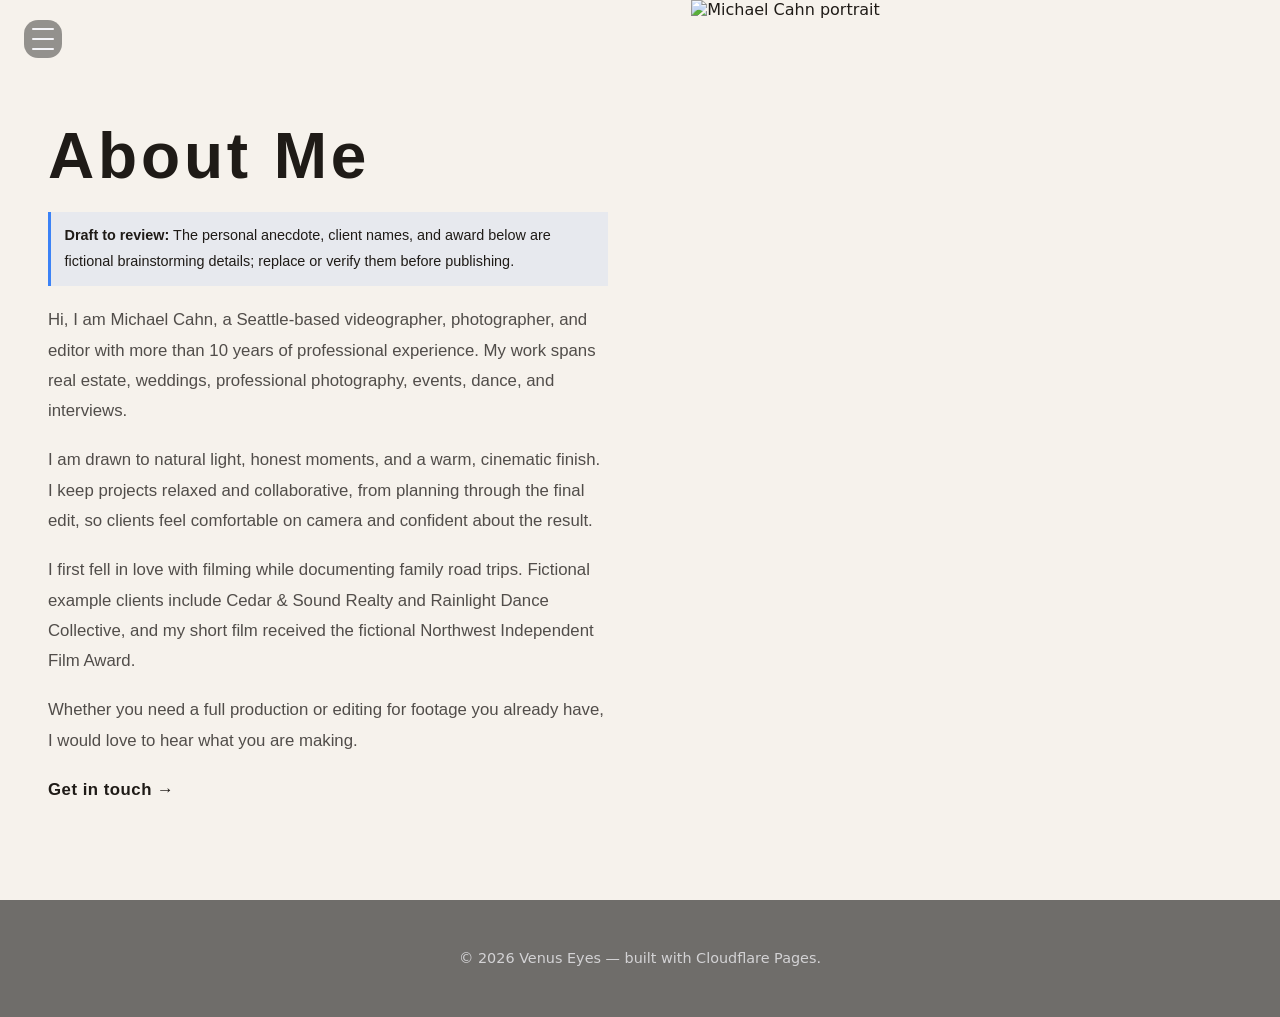
==== about.html @ 1bc4fb45 "mc" ====
<!DOCTYPE html>
<html lang="en">
<head>
  <meta charset="UTF-8" />
  <meta name="viewport" content="width=device-width, initial-scale=1.0" />
  <title>About Me — Venus Eyes</title>
  <link rel="stylesheet" href="styles.css" />
</head>
<body>
  <header class="site-header">
    <div class="header-inner">
      <button class="menu-btn" aria-label="Open menu" type="button">
        <span></span><span></span><span></span>
      </button>
      <nav class="menu" aria-label="Main navigation">
        <ul>
          <li><a href="index.html#home">Home</a></li>
          <li><a href="about.html">About Me</a></li>
          <li><a href="artwork.html">Gallery</a></li>
          <li><a href="services.html">Services</a></li>
          <li><a href="contact.html">Contact</a></li>
        </ul>
      </nav>
    </div>
  </header>

  <main class="content-page">
    <section class="about-page-layout">
      <div class="about-page-text">
        <h1>About Me</h1>
        <p class="about-draft-note"><strong>Draft to review:</strong> The personal anecdote, client names, and award below are fictional brainstorming details; replace or verify them before publishing.</p>
        <p>Hi, I am Michael Cahn, a Seattle-based videographer, photographer, and editor with more than 10 years of professional experience. My work spans real estate, weddings, professional photography, events, dance, and interviews.</p>
        <p>I am drawn to natural light, honest moments, and a warm, cinematic finish. I keep projects relaxed and collaborative, from planning through the final edit, so clients feel comfortable on camera and confident about the result.</p>
        <p>I first fell in love with filming while documenting family road trips. Fictional example clients include Cedar &amp; Sound Realty and Rainlight Dance Collective, and my short film received the fictional Northwest Independent Film Award.</p>
        <p>Whether you need a full production or editing for footage you already have, I would love to hear what you are making.</p>
        <p><a href="contact.html">Get in touch →</a></p>
      </div>
      <div class="about-page-photo">
        <img src="https://pub-b90a8e956c8f4cb28ee9d0205af29830.r2.dev/Michael_portrait_2.jpg" alt="Michael Cahn portrait" />
      </div>
    </section>
  </main>

  <footer class="site-footer">
    <p>© <span id="year"></span> Venus Eyes — built with Cloudflare Pages.</p>
  </footer>

  <script>
    document.getElementById('year').textContent = new Date().getFullYear();

    // Fade profile photo in from the right when it enters the viewport
    const photoEl = document.querySelector('.about-page-photo');
    if (photoEl) {
      const obs = new IntersectionObserver(
        ([entry]) => { if (entry.isIntersecting) { photoEl.classList.add('is-visible'); obs.disconnect(); } },
        { threshold: 0.15 }
      );
      obs.observe(photoEl);
    }
  </script>
</body>
</html>
---- styles.css ----
/* Layout and theme */
/* Custom font */
@font-face {
  font-family: 'French';
  src: url('fonts/French/French.ttf') format('truetype');
}

@font-face {
  font-family: 'FrenchAlt';
  src: url('fonts/French/French Alternative.ttf') format('truetype');
}

@font-face {
  font-family: 'Indonesian';
  src: url('fonts/Indonesian.ttf') format('truetype');
}

:root {
  --bg: #05060a;
  --page-bg: #f6f2ec;
  --page-panel: rgba(255, 255, 255, 0.5);
  --page-text: #1f1b17;
  --page-muted: rgba(35, 31, 28, 0.78);
  --text: #f4f4f8;
  --muted: rgba(244, 244, 248, 0.75);
  --dark-text: #2f2b29;
  --accent: #3b82f6;
  --overlay: rgba(0, 0, 0, 0.55);
  --overlay-strong: rgba(0, 0, 0, 0.72);
  --radius: 18px;
  --shadow: 0 18px 55px rgba(0, 0, 0, 0.55);
  --nav-width: 240px;
  --banner-height: 100vh;
  --font-sans: system-ui, -apple-system, BlinkMacSystemFont, "Segoe UI", sans-serif;
  --font-display: 'French', cursive;
}

* {
  box-sizing: border-box;
}

html,
body {
  height: 100%;
  scroll-behavior: smooth;
}

body {
  margin: 0;
  font-family: var(--font-sans);
  color: var(--text);
  background: var(--page-bg);
  overflow-x: hidden;
}

a {
  color: inherit;
  text-decoration: none;
}

a:focus,
a:hover {
  text-decoration: underline;
}

.site-header {
  position: fixed;
  top: 0;
  left: 0;
  width: 100%;
  padding: 1.25rem 1.5rem;
  display: flex;
  align-items: center;
  justify-content: flex-start;
  z-index: 30;
  pointer-events: auto;
}

.header-inner {
  display: flex;
  align-items: center;
  gap: 1.25rem;
}

.menu-btn {
  width: 2.4rem;
  height: 2.4rem;
  border: none;
  background: rgba(0, 0, 0, 0.4);
  border-radius: 14px;
  display: grid;
  place-items: center;
  padding: 0.4rem;
  cursor: pointer;
  transition: background 180ms ease;
}

.menu-btn:hover {
  background: rgba(0, 0, 0, 0.65);
}

.menu-btn span {
  content: "";
  display: block;
  width: 1.4rem;
  height: 2px;
  background: var(--text);
  border-radius: 999px;
  position: relative;
}

.menu-btn span + span {
  margin-top: 5px;
}

.menu {
  position: fixed;
  top: 0;
  left: 0;
  height: 100%;
  width: var(--nav-width);
  padding: 5.5rem 1.25rem 2.5rem;
  background: linear-gradient(135deg, rgba(4, 9, 21, 0.96), rgba(0, 0, 0, 0.8));
  box-shadow: 4px 0 32px rgba(0, 0, 0, 0.4);
  opacity: 0;
  transform: translateX(-14px);
  transition: opacity 280ms ease, transform 280ms ease;
  pointer-events: none;
  z-index: 28;
}

.site-header:hover .menu,
.menu:hover {
  opacity: 1;
  transform: translateX(0);
  pointer-events: auto;
}

.menu ul {
  padding: 0;
  margin: 0;
  list-style: none;
  display: grid;
  gap: 0.85rem;
}

.menu a {
  display: block;
  padding: 0.75rem 1rem;
  border-radius: 12px;
  color: var(--text);
  font-family: "Heiti TC", "PingFang TC", "Microsoft JhengHei", "Noto Sans TC", sans-serif;
  font-weight: 600;
  letter-spacing: 0.01em;
  transition: transform 180ms ease, background 180ms ease;
}

.menu a:hover {
  background: rgba(255, 255, 255, 0.08);
  transform: translateX(3px);
}

.has-submenu .submenu {
  max-height: 0;
  overflow: hidden;
  transition: max-height 260ms ease, opacity 260ms ease;
  opacity: 0;
  margin-top: 0.5rem;
  padding-left: 0.5rem;
  border-left: 1px solid rgba(255, 255, 255, 0.18);
}

.has-submenu:hover .submenu {
  max-height: 240px;
  opacity: 1;
}

.submenu li a {
  font-size: 0.95rem;
  padding: 0.5rem 0.75rem;
  background: rgba(255, 255, 255, 0.04);
}

.site-main {
  scroll-snap-type: y mandatory;
  overflow-y: auto;
  height: 100vh;
}

.banner {
  position: relative;
  min-height: var(--banner-height);
  scroll-snap-align: start;
  display: grid;
  place-items: center;
  overflow: hidden;
  opacity: 0;
  transform: translateY(16px);
  transition: opacity 0.85s ease, transform 0.85s ease;
}

.banner__bg {
  position: absolute;
  inset: 0;
  background-size: cover;
  background-position: center;
  background-repeat: no-repeat;
  transform: scale(1);
  transition: transform 450ms ease;
}

.banner__media {
  width: 100%;
  height: 100%;
  object-fit: cover;
  display: block;
}

.banner__overlay {
  position: relative;
  z-index: 2;
  width: min(92vw, 1100px);
  text-align: center;
  padding: 0 1.5rem;
  display: grid;
  gap: 1rem;
}

.banner__overlay h1,
.banner__overlay h2 {
  margin: 0;
  font-family: var(--font-display);
  letter-spacing: 0.08em;
  text-transform: none;
  text-shadow: 0 18px 45px rgba(0, 0, 0, 0.55);
}

.banner__overlay h1 {
  font-size: clamp(3.4rem, 7vw, 6.2rem);
  color: rgba(255, 255, 255, 0.95);
  text-shadow: 0 10px 32px rgba(0, 0, 0, 0.35);
}

.sr-only {
  position: absolute;
  width: 1px;
  height: 1px;
  padding: 0;
  margin: -1px;
  overflow: hidden;
  clip: rect(0, 0, 0, 0);
  white-space: nowrap;
  border: 0;
}

.carousel-overlay {
  position: absolute;
  inset: 0;
  z-index: 10;
  display: flex;
  align-items: center;
  justify-content: center;
  pointer-events: none;
}

.brand-wordmark {
  width: min(144vw, 2200px);
  max-width: 100%;
  height: auto;
  display: block;
  opacity: 0.96;
  filter: drop-shadow(0 0 12px rgba(255, 255, 255, 0.22));
  transform: translateY(-20px);
}

.banner__overlay h2 {
  font-size: clamp(2.2rem, 5vw, 3.4rem);
  color: rgba(255, 255, 255, 0.92);
}

.content-panel h1 {
  font-family: var(--font-display);
  text-transform: none;
}

.site-title .alt-letter {
  font-family: 'FrenchAlt', cursive;
}

.banner__overlay h2.indonesian-title,
.artwork-card .indonesian-title {
  font-family: 'Indonesian', cursive;
  text-transform: none;
}

.banner__overlay p {
  margin: 0;
  font-size: 1.05rem;
  color: var(--muted);
  max-width: 720px;
}

.banner__link {
  position: absolute;
  inset: 0;
  z-index: 1;
}

.banner:hover .banner__bg {
  transform: scale(1.035);
}

.banner.is-visible {
  opacity: 1;
  transform: translateY(0);
}

.artwork-grid {
  display: grid;
  grid-template-columns: repeat(3, 1fr);
  grid-template-rows: repeat(3, minmax(0, 1fr));
  height: min(58vh, 42rem);
  gap: 0.6rem;
  margin-top: 0.5rem;
}

.artwork-card {
  display: grid;
  place-items: center;
  background-color: #fff;
  box-shadow: var(--shadow);
  min-height: 0;
  position: relative;
  transition: transform 280ms ease, box-shadow 280ms ease;
  overflow: hidden;
  border-radius: 0.5rem;
}

.artwork-card span {
  font-family: 'Indonesian', cursive;
  font-weight: 400;
  font-size: clamp(0.75rem, 2.2vw, 2rem);
  letter-spacing: 0;
  color: #171717;
  text-align: center;
  padding: 0.35rem;
  z-index: 1;
}

.artwork-card:hover {
  transform: scale(1.035);
  box-shadow: 0 20px 65px rgba(0, 0, 0, 0.55);
  z-index: 2;
}

.artwork-card:focus-visible {
  outline: 3px solid var(--accent);
  outline-offset: 3px;
  transform: scale(1.035);
  z-index: 2;
}

.content-page.gallery-page {
  display: block;
}

.gallery-page h1 {
  width: min(92vw, 1200px);
  margin: 0 auto 1.25rem;
  font-family: var(--font-display);
  font-size: clamp(2.8rem, 5vw, 4.2rem);
  color: var(--text);
}

.gallery-grid {
  display: grid;
  grid-template-columns: repeat(3, minmax(0, 1fr));
  gap: 1rem;
  width: min(92vw, 1200px);
  margin: 0 auto;
}

.gallery-grid .artwork-card {
  aspect-ratio: 4 / 3;
}

/* ====== ABOUT SECTION — split layout (index.html scroll section) ====== */
.banner--about {
  background: var(--page-bg);
}

.banner--about .banner__overlay.about-split {
  display: flex;
  align-items: stretch;
  justify-content: space-between;
  gap: 0;
  width: 100%;
  max-width: none;
  height: 100vh;
  min-height: 100vh;
  text-align: left;
  padding: 0;
  background: var(--page-bg);
}

.about-text {
  flex: 1 1 48%;
  display: grid;
  align-content: center;
  gap: 1.1rem;
  padding: 4rem 2.75rem 4rem 4.5rem;
  color: var(--dark-text);
  height: 100%;
}

.about-text h2 {
  margin: 0;
  font-family: "Heiti TC", "PingFang TC", "Microsoft JhengHei", "Noto Sans TC", sans-serif;
  font-size: clamp(3rem, 5vw, 5rem);
  line-height: 1.05;
  color: rgba(31, 27, 23, 0.95);
  text-shadow: none;
}

.about-text p {
  margin: 0;
  font-size: clamp(1.1rem, 1.5vw, 1.5rem);
  color: rgba(31, 27, 23, 0.84);
  line-height: 1.8;
  max-width: 560px;
  font-family: "Heiti TC", "PingFang TC", "Microsoft JhengHei", "Noto Sans TC", sans-serif;
}

.about-text .about-cta a {
  display: inline-block;
  margin-top: 0.5rem;
  color: var(--page-text);
  font-size: 1.1rem;
  font-weight: 700;
  letter-spacing: 0.03em;
  transition: opacity 200ms ease;
}

.about-cta a:hover {
  opacity: 0.7;
  text-decoration: none;
}

/* Profile photo — fills right side flush to top and bottom */
.about-photo-wrap {
  flex: 0 0 46vw;
  max-width: 46vw;
  width: 46vw;
  min-width: 0;
  height: 100vh;
  margin: 0;
  align-self: stretch;
  overflow: hidden;
  border-radius: 0;
  opacity: 0;
  transform: translateX(70px);
  transition: opacity 0.9s ease 0.25s, transform 0.9s cubic-bezier(0.25, 0.46, 0.45, 0.94) 0.25s;
  flex-shrink: 0;
}

.banner.is-visible .about-photo-wrap {
  opacity: 1;
  transform: translateX(0);
}

.about-photo {
  width: 100%;
  height: 100%;
  object-fit: cover;
  object-position: center center;
  display: block;
}

/* ====== ABOUT PAGE — standalone about.html ====== */
.content-page {
  min-height: 100vh;
  padding: 0;
  display: flex;
  align-items: stretch;
  justify-content: center;
  background: var(--page-bg);
  color: var(--page-text);
  overflow: hidden;
}

.content-panel {
  width: min(92vw, 920px);
  padding: 2rem 2.5rem;
  border-radius: var(--radius);
  background: var(--page-panel);
  border: 1px solid rgba(31, 27, 23, 0.08);
  box-shadow: 0 18px 45px rgba(25, 21, 17, 0.08);
  color: var(--page-text);
}

.content-panel h1,
.about-page-text h1,
.content-panel p,
.content-panel li,
.about-page-text p,
.about-page-text .about-draft-note,
.about-page-text a {
  font-family: "Heiti TC", "PingFang TC", "Microsoft JhengHei", "Noto Sans TC", sans-serif;
}

.content-panel h1,
.about-page-text h1 {
  color: var(--page-text);
}

.content-panel p,
.content-panel li,
.about-page-text p,
.about-page-text .about-draft-note {
  color: var(--page-muted);
}

.about-page-layout {
  display: flex;
  align-items: stretch;
  gap: 0;
  width: 100%;
  height: 100vh;
  min-height: 100vh;
}

.about-page-text {
  flex: 1 1 48%;
  display: grid;
  gap: 1.2rem;
  padding: 3.5rem 3rem 2rem 3rem;
  box-sizing: border-box;
  align-content: center;
}

.about-page-text h1 {
  margin: 0;
  font-family: "Heiti TC", "PingFang TC", "Microsoft JhengHei", "Noto Sans TC", sans-serif;
  font-size: clamp(2.8rem, 5vw, 4.2rem);
  letter-spacing: 0.06em;
}

.about-page-text p {
  margin: 0;
  font-size: 1.05rem;
  color: var(--page-muted);
  line-height: 1.8;
  max-width: 560px;
}

.about-page-text .about-draft-note {
  padding: 0.7rem 0.85rem;
  border-left: 3px solid var(--accent);
  background: rgba(59, 130, 246, 0.08);
  color: var(--page-text);
  font-size: 0.9rem;
}

.about-page-text a {
  color: var(--page-text);
  font-weight: 600;
  letter-spacing: 0.03em;
  transition: opacity 200ms ease;
}

.about-page-text a:hover {
  opacity: 0.7;
  text-decoration: none;
}

/* Portrait flush to the right edge with no top/right/bottom margins */
.about-page-photo {
  flex: 0 0 46vw;
  max-width: 46vw;
  min-width: 0;
  height: 100vh;
  margin: 0;
  border-radius: 0;
  overflow: hidden;
  opacity: 0;
  transform: translateX(70px);
  box-shadow: none;
  transition: opacity 0.9s ease 0.2s, transform 0.9s cubic-bezier(0.25, 0.46, 0.45, 0.94) 0.2s;
  flex-shrink: 0;
}

.about-page-photo.is-visible {
  opacity: 1;
  transform: translateX(0);
}

.about-page-photo img {
  width: 100%;
  height: 100%;
  object-fit: cover;
  object-position: center center;
  display: block;
}

.site-footer {
  background: rgba(255, 255, 255, 0.12);
  color: var(--page-text);
}

@media (max-width: 680px) {
  .banner--about .banner__overlay.about-split {
    flex-direction: column;
    padding: 5rem 1.5rem;
  }

  .about-photo-wrap {
    width: 60vw;
    align-self: center;
    min-height: 240px;
  }

  .about-page-layout {
    flex-direction: column;
  }

  .about-page-photo {
    width: 60vw;
    align-self: center;
  }
}

/* ====== VIDEO CAROUSEL ====== */
.carousel-hero {
  position: relative;
  min-height: var(--banner-height);
  scroll-snap-align: start;
  display: grid;
  place-items: center;
  overflow: hidden;
}

.carousel-container {
  position: absolute;
  inset: 0;
  width: 100%;
  height: 100%;
}

.carousel-track {
  position: relative;
  width: 100%;
  height: 100%;
}

.carousel-item {
  position: absolute;
  inset: 0;
  width: 100%;
  height: 100%;
  opacity: 0;
  transform: translateX(100%);
  transition: opacity 800ms ease-out, transform 800ms cubic-bezier(0.25, 0.46, 0.45, 0.94);
  pointer-events: none;
}

.carousel-item--active {
  opacity: 1;
  transform: translateX(0);
  pointer-events: auto;
  z-index: 1;
}

.carousel-media {
  width: 100%;
  height: 100%;
  object-fit: cover;
  display: block;
}

/* Video carousel indicators (dots) */
.carousel-indicators {
  position: absolute;
  bottom: 2rem;
  left: 50%;
  transform: translateX(-50%);
  display: flex;
  gap: 0.8rem;
  z-index: 10;
  pointer-events: auto;
}

.carousel-indicator {
  width: 12px;
  height: 12px;
  border-radius: 50%;
  border: 2px solid rgba(255, 255, 255, 0.5);
  background: transparent;
  cursor: pointer;
  transition: all 300ms ease;
  padding: 0;
}

.carousel-indicator:hover {
  background: rgba(255, 255, 255, 0.7);
}

.carousel-indicator--active {
  background: rgba(255, 255, 255, 0.95);
  border-color: rgba(255, 255, 255, 0.95);
}

/* Carousel overlay content */
.carousel-overlay {
  position: relative;
  z-index: 5;
  width: min(92vw, 1100px);
  text-align: center;
  padding: 0 1.5rem;
  display: flex;
  align-items: center;
  justify-content: center;
  gap: 0;
  pointer-events: none;
}

.carousel-overlay .site-title {
  margin: 0;
  font-family: 'FrenchAlt', 'French', cursive;
  letter-spacing: 0.01em;
  text-transform: none;
  font-size: clamp(2.4rem, 13vw, 11rem);
  white-space: nowrap;
  flex: 0 0 max-content;
  color: rgba(255, 255, 255, 0.96);
  text-shadow: none;
  line-height: 0.82;
  filter: none;
  -webkit-text-stroke: 0.35px rgba(255, 255, 255, 0.18);
}

.site-footer {
  padding: 2.25rem 1.5rem;
  text-align: center;
  color: var(--muted);
  font-size: 0.9rem;
  background: rgba(0, 0, 0, 0.55);
}

@media (prefers-reduced-motion: reduce) {
  * {
    scroll-behavior: auto;
    transition: none !important;
  }
}

@media (max-width: 680px) {
  .gallery-page {
    padding-top: 6rem;
  }

  .gallery-grid {
    gap: 0.5rem;
  }

  .artwork-card span {
    font-size: clamp(0.65rem, 3vw, 1rem);
  }
}
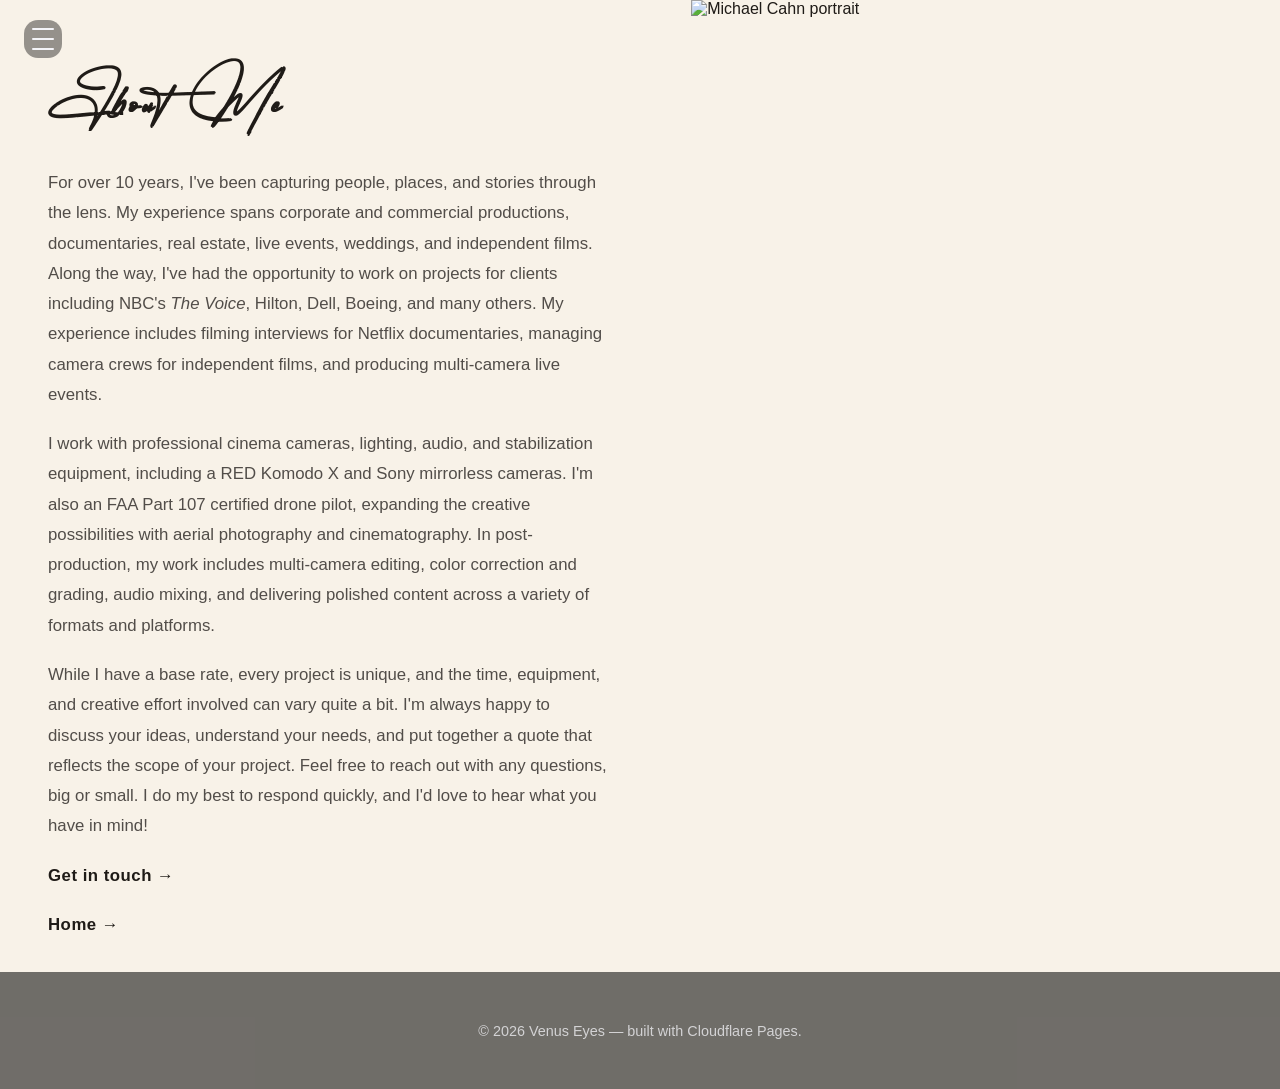
==== commit 40596e4f: "Major change on page structure" ====
--- a/about.html
+++ b/about.html
@@ -16,9 +16,8 @@
         <ul>
           <li><a href="index.html#home">Home</a></li>
           <li><a href="about.html">About Me</a></li>
-          <li><a href="artwork.html">Gallery</a></li>
-          <li><a href="services.html">Services</a></li>
-          <li><a href="contact.html">Contact</a></li>
+          <li><a href="portfolio.html">Portfolio</a></li>
+          <li><a href="index.html#services-contact">Services &amp; Contact</a></li>
         </ul>
       </nav>
     </div>
@@ -28,12 +27,11 @@
     <section class="about-page-layout">
       <div class="about-page-text">
         <h1>About Me</h1>
-        <p class="about-draft-note"><strong>Draft to review:</strong> The personal anecdote, client names, and award below are fictional brainstorming details; replace or verify them before publishing.</p>
-        <p>Hi, I am Michael Cahn, a Seattle-based videographer, photographer, and editor with more than 10 years of professional experience. My work spans real estate, weddings, professional photography, events, dance, and interviews.</p>
-        <p>I am drawn to natural light, honest moments, and a warm, cinematic finish. I keep projects relaxed and collaborative, from planning through the final edit, so clients feel comfortable on camera and confident about the result.</p>
-        <p>I first fell in love with filming while documenting family road trips. Fictional example clients include Cedar &amp; Sound Realty and Rainlight Dance Collective, and my short film received the fictional Northwest Independent Film Award.</p>
-        <p>Whether you need a full production or editing for footage you already have, I would love to hear what you are making.</p>
-        <p><a href="contact.html">Get in touch →</a></p>
+        <p>For over 10 years, I've been capturing people, places, and stories through the lens. My experience spans corporate and commercial productions, documentaries, real estate, live events, weddings, and independent films. Along the way, I've had the opportunity to work on projects for clients including NBC's <em>The Voice</em>, Hilton, Dell, Boeing, and many others. My experience includes filming interviews for Netflix documentaries, managing camera crews for independent films, and producing multi-camera live events.</p>
+        <p>I work with professional cinema cameras, lighting, audio, and stabilization equipment, including a RED Komodo X and Sony mirrorless cameras. I'm also an FAA Part 107 certified drone pilot, expanding the creative possibilities with aerial photography and cinematography. In post-production, my work includes multi-camera editing, color correction and grading, audio mixing, and delivering polished content across a variety of formats and platforms.</p>
+        <p>While I have a base rate, every project is unique, and the time, equipment, and creative effort involved can vary quite a bit. I'm always happy to discuss your ideas, understand your needs, and put together a quote that reflects the scope of your project. Feel free to reach out with any questions, big or small. I do my best to respond quickly, and I'd love to hear what you have in mind!</p>
+        <p><a href="index.html#services-contact">Get in touch →</a></p>
+        <p class="home-back-link"><a href="index.html#home">Home →</a></p>
       </div>
       <div class="about-page-photo">
         <img src="https://pub-b90a8e956c8f4cb28ee9d0205af29830.r2.dev/Michael_portrait_2.jpg" alt="Michael Cahn portrait" />
--- a/styles.css
+++ b/styles.css
@@ -17,7 +17,7 @@
 
 :root {
   --bg: #05060a;
-  --page-bg: #f6f2ec;
+  --page-bg: #f8f2e8;
   --page-panel: rgba(255, 255, 255, 0.5);
   --page-text: #1f1b17;
   --page-muted: rgba(35, 31, 28, 0.78);
@@ -31,7 +31,7 @@
   --shadow: 0 18px 55px rgba(0, 0, 0, 0.55);
   --nav-width: 240px;
   --banner-height: 100vh;
-  --font-sans: system-ui, -apple-system, BlinkMacSystemFont, "Segoe UI", sans-serif;
+  --font-sans: "Heiti TC", "PingFang TC", "Microsoft JhengHei", "Noto Sans TC", sans-serif;
   --font-display: 'French', cursive;
 }
 
@@ -264,13 +264,13 @@
 }
 
 .brand-wordmark {
-  width: min(144vw, 2200px);
+  width: min(216vw, 3300px);
   max-width: 100%;
   height: auto;
   display: block;
   opacity: 0.96;
   filter: drop-shadow(0 0 12px rgba(255, 255, 255, 0.22));
-  transform: translateY(-20px);
+  transform: translate(-28px, -20px);
 }
 
 .banner__overlay h2 {
@@ -278,19 +278,88 @@
   color: rgba(255, 255, 255, 0.92);
 }
 
+.banner--equipment {
+  background: #c3b5a8;
+}
+
+.banner--equipment .banner__overlay {
+  width: min(92vw, 1100px);
+  display: grid;
+  grid-template-columns: minmax(0, 1.15fr) minmax(0, 1fr);
+  align-items: center;
+  text-align: left;
+  gap: 2rem;
+}
+
+.equipment-copy {
+  display: grid;
+  gap: 1rem;
+}
+
+.equipment-copy h2 {
+  color: rgba(255, 255, 255, 0.96);
+  font-size: clamp(2.6rem, 5.9vw, 4.4rem);
+}
+
+.equipment-copy p {
+  margin: 0;
+  max-width: 34rem;
+  font-size: clamp(1rem, 1.4vw, 1.2rem);
+  line-height: 1.8;
+  color: rgba(255, 255, 255, 0.82);
+}
+
+.equipment-list {
+  list-style: none;
+  padding: 0;
+  margin: 0;
+  display: grid;
+  gap: 0.8rem;
+  justify-items: start;
+}
+
+.equipment-list li {
+  position: relative;
+  padding-left: 1.2rem;
+  color: rgba(255, 255, 255, 0.9);
+  font-size: clamp(0.95rem, 1.2vw, 1.15rem);
+  line-height: 1.6;
+}
+
+.equipment-list li::before {
+  content: "•";
+  position: absolute;
+  left: 0;
+  top: 0;
+  color: rgba(255, 255, 255, 0.9);
+}
+
 .content-panel h1 {
   font-family: var(--font-display);
   text-transform: none;
 }
 
+@media (max-width: 760px) {
+  .banner--equipment .banner__overlay {
+    grid-template-columns: 1fr;
+    gap: 1.2rem;
+  }
+
+  .equipment-copy,
+  .equipment-list {
+    justify-items: start;
+  }
+}
+
 .site-title .alt-letter {
   font-family: 'FrenchAlt', cursive;
 }
 
 .banner__overlay h2.indonesian-title,
 .artwork-card .indonesian-title {
-  font-family: 'Indonesian', cursive;
+  font-family: 'French', cursive;
   text-transform: none;
+  letter-spacing: 0.04em;
 }
 
 .banner__overlay p {
@@ -298,6 +367,213 @@
   font-size: 1.05rem;
   color: var(--muted);
   max-width: 720px;
+}
+
+.banner--portfolio {
+  background: var(--page-bg);
+}
+
+.portfolio-overlay {
+  width: min(94vw, 1380px);
+  max-width: none;
+  padding: 4rem 1.5rem 2rem;
+  display: grid;
+  gap: 1.5rem;
+  text-align: left;
+}
+
+.portfolio-header-row {
+  display: flex;
+  align-items: end;
+  justify-content: space-between;
+  gap: 1rem;
+}
+
+.portfolio-header-row h2 {
+  margin: 0;
+  color: rgba(31, 27, 23, 0.95);
+  font-size: clamp(2.8rem, 5vw, 4.5rem);
+}
+
+.portfolio-link {
+  font-family: "Heiti TC", "PingFang TC", "Microsoft JhengHei", "Noto Sans TC", sans-serif;
+  color: rgba(31, 27, 23, 0.85);
+  font-weight: 700;
+  letter-spacing: 0.03em;
+  text-decoration: none;
+}
+
+.portfolio-link:hover {
+  text-decoration: none;
+  opacity: 0.8;
+}
+
+.portfolio-video-grid {
+  display: grid;
+  grid-template-columns: repeat(4, minmax(160px, 1fr));
+  gap: 0.8rem;
+}
+
+.portfolio-video-card {
+  position: relative;
+  min-height: 200px;
+  display: flex;
+  align-items: end;
+  padding: 1rem;
+  border-radius: 0.75rem;
+  overflow: hidden;
+  background-size: cover;
+  background-position: center;
+  box-shadow: 0 18px 35px rgba(17, 16, 15, 0.12);
+}
+
+.portfolio-video-card::before {
+  content: "";
+  position: absolute;
+  inset: 0;
+  background: linear-gradient(180deg, rgba(10, 10, 10, 0.12), rgba(10, 10, 10, 0.62));
+}
+
+.portfolio-video-card span {
+  position: relative;
+  z-index: 1;
+  font-family: "Heiti TC", "PingFang TC", "Microsoft JhengHei", "Noto Sans TC", sans-serif;
+  font-size: 0.95rem;
+  font-weight: 700;
+  letter-spacing: 0.04em;
+  text-transform: uppercase;
+  color: rgba(255, 255, 255, 0.96);
+}
+
+.portfolio-video-card--one { background-image: linear-gradient(135deg, #7a685a, #302d2b); }
+.portfolio-video-card--two { background-image: linear-gradient(135deg, #6d767f, #273239); }
+.portfolio-video-card--three { background-image: linear-gradient(135deg, #8a6c5d, #453d39); }
+.portfolio-video-card--four { background-image: linear-gradient(135deg, #5c6d6a, #2e393b); }
+.portfolio-video-card--five { background-image: linear-gradient(135deg, #837564, #463d37); }
+.portfolio-video-card--six { background-image: linear-gradient(135deg, #586f7d, #2d3a45); }
+.portfolio-video-card--seven { background-image: linear-gradient(135deg, #8f7a68, #474139); }
+.portfolio-video-card--eight { background-image: linear-gradient(135deg, #74686d, #3a2d34); }
+.portfolio-video-card--nine { background-image: linear-gradient(135deg, #4f5f75, #28313f); }
+.portfolio-video-card--ten { background-image: linear-gradient(135deg, #7a675d, #332c2b); }
+.portfolio-video-card--eleven { background-image: linear-gradient(135deg, #5f6875, #2c3138); }
+.portfolio-video-card--twelve { background-image: linear-gradient(135deg, #867767, #463f3a); }
+
+.banner--services-contact {
+  background: #c8b8a4;
+}
+
+.services-contact-overlay {
+  width: min(94vw, 1200px);
+  max-width: none;
+  padding: 3.5rem 1.5rem;
+  display: grid;
+  gap: 1.5rem;
+  text-align: left;
+}
+
+.services-contact-header h2 {
+  margin: 0;
+  color: rgba(255, 255, 255, 0.96);
+  font-size: clamp(2.6rem, 5vw, 4.2rem);
+}
+
+.services-contact-grid {
+  display: grid;
+  grid-template-columns: repeat(3, minmax(0, 1fr));
+  gap: 1.2rem;
+}
+
+.services-contact-panel {
+  padding: 1.4rem 1.2rem;
+  border: 1px solid rgba(255, 255, 255, 0.18);
+  border-radius: 0.8rem;
+  background: rgba(34, 29, 25, 0.14);
+}
+
+.services-contact-panel h3 {
+  margin: 0 0 0.9rem;
+  font-family: "Heiti TC", "PingFang TC", "Microsoft JhengHei", "Noto Sans TC", sans-serif;
+  font-size: 1.1rem;
+  color: rgba(255, 255, 255, 0.96);
+  text-transform: uppercase;
+  letter-spacing: 0.08em;
+}
+
+.services-contact-panel ul {
+  list-style: none;
+  padding: 0;
+  margin: 0;
+  display: grid;
+  gap: 0.7rem;
+}
+
+.services-contact-panel li {
+  color: rgba(255, 255, 255, 0.9);
+  font-size: 0.96rem;
+  line-height: 1.6;
+}
+
+.services-contact-panel a {
+  color: rgba(255, 255, 255, 0.98);
+  font-weight: 700;
+}
+
+@media (max-width: 900px) {
+  .portfolio-video-grid {
+    grid-template-columns: repeat(2, minmax(160px, 1fr));
+  }
+
+  .services-contact-grid {
+    grid-template-columns: 1fr;
+  }
+}
+
+@media (max-width: 600px) {
+  .portfolio-header-row {
+    flex-direction: column;
+    align-items: flex-start;
+  }
+
+  .portfolio-video-grid {
+    grid-template-columns: 1fr;
+  }
+}
+
+.banner--artwork .banner__overlay {
+  width: 100vw;
+  height: 100vh;
+  max-width: none;
+  padding: 0 1.2rem 0 3.5rem;
+  display: grid;
+  grid-template-columns: minmax(16rem, 1fr) auto;
+  align-items: stretch;
+  column-gap: 1.8rem;
+}
+
+.artwork-intro {
+  display: grid;
+  align-content: center;
+  gap: 1.1rem;
+  text-align: left;
+  max-width: 30rem;
+}
+
+.artwork-intro h2 {
+  margin: 0;
+  font-family: 'French', cursive;
+  font-size: clamp(3rem, 5.5vw, 5rem);
+  color: rgba(31, 27, 23, 0.95);
+  text-shadow: none;
+  letter-spacing: 0.03em;
+}
+
+.artwork-intro p {
+  margin: 0;
+  font-family: "Heiti TC", "PingFang TC", "Microsoft JhengHei", "Noto Sans TC", sans-serif;
+  font-size: clamp(1.05rem, 1.4vw, 1.35rem);
+  line-height: 1.75;
+  color: rgba(31, 27, 23, 0.8);
+  max-width: 28rem;
 }
 
 .banner__link {
@@ -315,73 +591,297 @@
   transform: translateY(0);
 }
 
-.artwork-grid {
-  display: grid;
-  grid-template-columns: repeat(3, 1fr);
-  grid-template-rows: repeat(3, minmax(0, 1fr));
-  height: min(58vh, 42rem);
-  gap: 0.6rem;
-  margin-top: 0.5rem;
-}
-
-.artwork-card {
-  display: grid;
-  place-items: center;
-  background-color: #fff;
-  box-shadow: var(--shadow);
-  min-height: 0;
+.artwork-mosaic {
+  --mosaic-gap: 0.55rem;
+  --mosaic-cell-by-width: calc((74vw - (2 * var(--mosaic-gap))) / 3);
+  --mosaic-cell-by-height: calc((100vh - (2 * var(--mosaic-gap))) / 3);
+  --mosaic-cell: min(var(--mosaic-cell-by-width), var(--mosaic-cell-by-height));
+  display: grid;
+  grid-template-columns: repeat(3, var(--mosaic-cell));
+  grid-template-rows: repeat(3, var(--mosaic-cell));
+  gap: var(--mosaic-gap);
+  width: calc((3 * var(--mosaic-cell)) + (2 * var(--mosaic-gap)));
+  height: calc((3 * var(--mosaic-cell)) + (2 * var(--mosaic-gap)));
+  justify-self: end;
+}
+
+.artwork-mosaic-card {
   position: relative;
-  transition: transform 280ms ease, box-shadow 280ms ease;
   overflow: hidden;
-  border-radius: 0.5rem;
-}
-
-.artwork-card span {
-  font-family: 'Indonesian', cursive;
-  font-weight: 400;
-  font-size: clamp(0.75rem, 2.2vw, 2rem);
-  letter-spacing: 0;
-  color: #171717;
+  border-radius: 0.15rem;
+  box-shadow: 0 16px 35px rgba(0, 0, 0, 0.24);
+  background-size: cover;
+  background-position: center;
+  transition: transform 260ms ease, box-shadow 260ms ease;
+}
+
+.artwork-mosaic-card::before {
+  content: "";
+  position: absolute;
+  inset: 0;
+  background: linear-gradient(180deg, rgba(0, 0, 0, 0.06), rgba(0, 0, 0, 0.5));
+}
+
+.artwork-mosaic-card span {
+  position: absolute;
+  left: 50%;
+  bottom: 0.55rem;
+  transform: translateX(-50%);
+  z-index: 1;
+  font-family: "Heiti TC", "PingFang TC", "Microsoft JhengHei", "Noto Sans TC", sans-serif;
+  font-size: clamp(0.9rem, 1.25vw, 1.15rem);
+  font-weight: 700;
+  letter-spacing: 0.04em;
+  text-transform: uppercase;
+  color: rgba(255, 255, 255, 0.98);
   text-align: center;
-  padding: 0.35rem;
-  z-index: 1;
-}
-
-.artwork-card:hover {
-  transform: scale(1.035);
-  box-shadow: 0 20px 65px rgba(0, 0, 0, 0.55);
-  z-index: 2;
-}
-
-.artwork-card:focus-visible {
+  white-space: nowrap;
+  padding: 0;
+}
+
+.artwork-mosaic-placeholder {
+  border-radius: 0.15rem;
+  box-shadow: 0 16px 35px rgba(0, 0, 0, 0.2);
+  background-size: cover;
+  background-position: center;
+}
+
+.artwork-mosaic-card:hover {
+  transform: translateY(-2px);
+  box-shadow: 0 20px 45px rgba(0, 0, 0, 0.3);
+}
+
+.artwork-mosaic-card:focus-visible {
   outline: 3px solid var(--accent);
   outline-offset: 3px;
-  transform: scale(1.035);
-  z-index: 2;
+}
+
+.artwork-mosaic-card--real-estate {
+  background-image: url('https://pub-b90a8e956c8f4cb28ee9d0205af29830.r2.dev/services-bg.png');
+}
+
+.artwork-mosaic-card--interviews {
+  background-image: url('https://pub-b90a8e956c8f4cb28ee9d0205af29830.r2.dev/Michael_portrait_1.jpg');
+}
+
+.artwork-mosaic-card--weddings {
+  background-image: url('https://pub-b90a8e956c8f4cb28ee9d0205af29830.r2.dev/about-bg.png');
+}
+
+.artwork-mosaic-card--portfolio {
+  background-image: url('https://pub-b90a8e956c8f4cb28ee9d0205af29830.r2.dev/Michael_portrait_2.jpg');
+}
+
+.artwork-mosaic-card--events {
+  background-image: url('https://pub-b90a8e956c8f4cb28ee9d0205af29830.r2.dev/services-bg.png');
+}
+
+.artwork-mosaic-card--tbd-1 {
+  background-image: url('https://pub-b90a8e956c8f4cb28ee9d0205af29830.r2.dev/Michael_portrait_2.jpg');
+}
+
+.artwork-mosaic-card--tbd-2 {
+  background-image: linear-gradient(135deg, #606870, #353a42);
+}
+
+.artwork-mosaic-card--tbd-3 {
+  background-image: linear-gradient(135deg, #8d786d, #4b3f38);
+}
+
+.artwork-mosaic-card--editing {
+  background-image: linear-gradient(135deg, #4f6877, #2f3940);
+}
+
+.artwork-mosaic-placeholder--left-1 {
+  background-image: linear-gradient(135deg, #8b7b70, #5d5249);
+}
+
+.artwork-mosaic-placeholder--right-1 {
+  background-image: linear-gradient(135deg, #4e6780, #2f3f54);
+}
+
+.artwork-mosaic-placeholder--left-2 {
+  background-image: linear-gradient(135deg, #758377, #4f5f4f);
+}
+
+.artwork-mosaic-placeholder--right-2 {
+  background-image: linear-gradient(135deg, #82636d, #5d4654);
+}
+
+.artwork-mosaic-placeholder--left-3 {
+  background-image: linear-gradient(135deg, #546273, #394858);
+}
+
+.artwork-mosaic-placeholder--right-3 {
+  background-image: linear-gradient(135deg, #6c655d, #4a453f);
 }
 
 .content-page.gallery-page {
   display: block;
+  min-height: 100vh;
+  overflow: visible;
+  padding: 7rem 0 3rem;
+  background: #f7efe4;
+  scroll-snap-type: none;
+  -webkit-overflow-scrolling: touch;
+}
+
+.gallery-shell {
+  width: min(92vw, 1200px);
+  margin: 0 auto;
+  padding-bottom: 3rem;
+}
+
+.gallery-header {
+  margin-bottom: 2rem;
+  text-align: center;
+  min-height: auto;
+  display: grid;
+  place-items: center;
+  scroll-snap-align: none;
+}
+
+.gallery-eyebrow {
+  margin: 0 0 0.6rem;
+  font-size: 0.7rem;
+  letter-spacing: 0.18em;
+  text-transform: uppercase;
+  color: rgba(31, 27, 23, 0.7);
 }
 
 .gallery-page h1 {
-  width: min(92vw, 1200px);
-  margin: 0 auto 1.25rem;
-  font-family: var(--font-display);
+  margin: 0;
+  font-family: 'French', cursive;
   font-size: clamp(2.8rem, 5vw, 4.2rem);
-  color: var(--text);
-}
-
-.gallery-grid {
+  color: var(--page-text);
+  text-align: center;
+}
+
+.gallery-section {
+  min-height: auto;
+  padding: 2.5rem 0 1.5rem;
+  border-top: 1px solid rgba(31, 27, 23, 0.14);
+  display: flex;
+  flex-direction: column;
+  justify-content: center;
+  scroll-snap-align: none;
+  scroll-snap-stop: auto;
+  scroll-margin-top: 0;
+}
+
+.gallery-section__label {
+  display: flex;
+  align-items: baseline;
+  justify-content: center;
+  gap: 0.9rem;
+  margin-bottom: 1rem;
+  text-align: center;
+}
+
+.gallery-section__label span {
+  font-size: 0.8rem;
+  letter-spacing: 0.18em;
+  text-transform: uppercase;
+  color: rgba(31, 27, 23, 0.72);
+}
+
+.gallery-section__label h2 {
+  margin: 0;
+  font-family: 'French', cursive;
+  color: var(--page-text);
+  font-size: clamp(1.65rem, 2vw, 2.2rem);
+  font-weight: 400;
+}
+
+.gallery-showcase {
   display: grid;
   grid-template-columns: repeat(3, minmax(0, 1fr));
   gap: 1rem;
-  width: min(92vw, 1200px);
-  margin: 0 auto;
-}
-
-.gallery-grid .artwork-card {
-  aspect-ratio: 4 / 3;
+  align-items: stretch;
+}
+
+.gallery-card {
+  position: relative;
+  display: grid;
+  place-items: center;
+  min-height: 220px;
+  border-radius: 0.8rem;
+  overflow: hidden;
+  background: linear-gradient(135deg, rgba(21, 20, 19, 0.9), rgba(92, 89, 87, 0.82));
+  box-shadow: 0 18px 45px rgba(17, 15, 14, 0.12);
+  transition: transform 280ms ease, box-shadow 280ms ease;
+}
+
+.gallery-card::before {
+  content: "";
+  position: absolute;
+  inset: 0;
+  background: linear-gradient(180deg, rgba(255,255,255,0.08), rgba(0,0,0,0.14));
+}
+
+.gallery-card span {
+  position: relative;
+  z-index: 1;
+  font-family: 'Indonesian', cursive;
+  font-size: clamp(1rem, 2vw, 1.75rem);
+  letter-spacing: 0.03em;
+  color: rgba(255, 255, 255, 0.94);
+  text-align: center;
+  padding: 0.35rem 0.75rem;
+  text-shadow: 0 8px 24px rgba(0,0,0,0.25);
+}
+
+.gallery-card:hover {
+  transform: translateY(-4px);
+  box-shadow: 0 22px 52px rgba(17, 15, 14, 0.18);
+}
+
+.gallery-card--estate { background: linear-gradient(135deg, rgba(111, 96, 88, 0.8), rgba(36, 31, 29, 0.9)); }
+.gallery-card--estate.alt { background: linear-gradient(135deg, rgba(136, 131, 124, 0.78), rgba(66, 55, 51, 0.9)); }
+.gallery-card--estate.dark { background: linear-gradient(135deg, rgba(74, 60, 56, 0.82), rgba(22, 18, 18, 0.92)); }
+
+.gallery-card--interviews { background: linear-gradient(135deg, rgba(158, 146, 133, 0.8), rgba(34, 32, 31, 0.9)); }
+.gallery-card--interviews.alt { background: linear-gradient(135deg, rgba(119, 109, 102, 0.8), rgba(39, 37, 35, 0.9)); }
+.gallery-card--interviews.dark { background: linear-gradient(135deg, rgba(70, 64, 62, 0.8), rgba(14, 12, 13, 0.92)); }
+
+.gallery-card--weddings { background: linear-gradient(135deg, rgba(187, 156, 136, 0.78), rgba(54, 42, 38, 0.9)); }
+.gallery-card--weddings.alt { background: linear-gradient(135deg, rgba(141, 119, 110, 0.76), rgba(43, 32, 29, 0.92)); }
+.gallery-card--weddings.dark { background: linear-gradient(135deg, rgba(88, 70, 66, 0.8), rgba(25, 18, 18, 0.94)); }
+
+.gallery-card--portfolio { background: linear-gradient(135deg, rgba(176, 155, 128, 0.78), rgba(53, 45, 38, 0.9)); }
+.gallery-card--portfolio.alt { background: linear-gradient(135deg, rgba(132, 108, 91, 0.8), rgba(48, 38, 31, 0.9)); }
+.gallery-card--portfolio.dark { background: linear-gradient(135deg, rgba(87, 68, 58, 0.8), rgba(27, 22, 19, 0.94)); }
+
+.gallery-card--events { background: linear-gradient(135deg, rgba(143, 133, 111, 0.8), rgba(38, 35, 32, 0.9)); }
+.gallery-card--events.alt { background: linear-gradient(135deg, rgba(110, 99, 88, 0.78), rgba(36, 34, 31, 0.9)); }
+.gallery-card--events.dark { background: linear-gradient(135deg, rgba(64, 57, 53, 0.8), rgba(18, 17, 17, 0.94)); }
+
+.gallery-card--tbd { background: linear-gradient(135deg, rgba(160, 151, 144, 0.78), rgba(52, 48, 46, 0.9)); }
+.gallery-card--tbd.alt { background: linear-gradient(135deg, rgba(121, 111, 104, 0.8), rgba(45, 42, 39, 0.9)); }
+.gallery-card--tbd.dark { background: linear-gradient(135deg, rgba(83, 78, 76, 0.8), rgba(25, 23, 22, 0.94)); }
+
+.gallery-card--tbd2 { background: linear-gradient(135deg, rgba(197, 183, 168, 0.78), rgba(58, 49, 42, 0.9)); }
+.gallery-card--tbd2.alt { background: linear-gradient(135deg, rgba(160, 143, 127, 0.8), rgba(62, 51, 44, 0.9)); }
+.gallery-card--tbd2.dark { background: linear-gradient(135deg, rgba(87, 77, 72, 0.8), rgba(27, 23, 21, 0.94)); }
+
+.gallery-card--tbd3 { background: linear-gradient(135deg, rgba(212, 199, 186, 0.78), rgba(58, 49, 43, 0.9)); }
+.gallery-card--tbd3.alt { background: linear-gradient(135deg, rgba(170, 150, 137, 0.8), rgba(63, 49, 44, 0.9)); }
+.gallery-card--tbd3.dark { background: linear-gradient(135deg, rgba(94, 81, 77, 0.8), rgba(30, 24, 22, 0.94)); }
+
+.gallery-card--editing { background: linear-gradient(135deg, rgba(178, 168, 152, 0.8), rgba(46, 43, 40, 0.9)); }
+.gallery-card--editing.alt { background: linear-gradient(135deg, rgba(138, 130, 119, 0.8), rgba(41, 38, 35, 0.9)); }
+.gallery-card--editing.dark { background: linear-gradient(135deg, rgba(77, 70, 66, 0.8), rgba(20, 18, 17, 0.94)); }
+
+@media (max-width: 680px) {
+  .gallery-showcase {
+    grid-template-columns: 1fr;
+  }
+
+  .gallery-section__label {
+    flex-direction: column;
+    align-items: center;
+    gap: 0.3rem;
+  }
 }
 
 /* ====== ABOUT SECTION — split layout (index.html scroll section) ====== */
@@ -407,35 +907,34 @@
   flex: 1 1 48%;
   display: grid;
   align-content: center;
-  gap: 1.1rem;
-  padding: 4rem 2.75rem 4rem 4.5rem;
+  gap: 0.7rem;
+  padding: 2.8rem 2.2rem 2.8rem 3.2rem;
   color: var(--dark-text);
   height: 100%;
 }
 
-.about-text h2 {
-  margin: 0;
+.about-intro {
+  margin: 0;
+  font-size: clamp(1.2rem, 1.7vw, 1.8rem);
+  font-weight: 700;
+  color: rgba(31, 27, 23, 0.96);
   font-family: "Heiti TC", "PingFang TC", "Microsoft JhengHei", "Noto Sans TC", sans-serif;
-  font-size: clamp(3rem, 5vw, 5rem);
-  line-height: 1.05;
-  color: rgba(31, 27, 23, 0.95);
-  text-shadow: none;
 }
 
 .about-text p {
   margin: 0;
-  font-size: clamp(1.1rem, 1.5vw, 1.5rem);
+  font-size: clamp(0.82rem, 1.1vw, 1.02rem);
   color: rgba(31, 27, 23, 0.84);
-  line-height: 1.8;
-  max-width: 560px;
+  line-height: 1.55;
+  max-width: 520px;
   font-family: "Heiti TC", "PingFang TC", "Microsoft JhengHei", "Noto Sans TC", sans-serif;
 }
 
 .about-text .about-cta a {
   display: inline-block;
-  margin-top: 0.5rem;
+  margin-top: 0.2rem;
   color: var(--page-text);
-  font-size: 1.1rem;
+  font-size: 0.95rem;
   font-weight: 700;
   letter-spacing: 0.03em;
   transition: opacity 200ms ease;
@@ -485,7 +984,7 @@
   justify-content: center;
   background: var(--page-bg);
   color: var(--page-text);
-  overflow: hidden;
+  overflow: visible;
 }
 
 .content-panel {
@@ -525,7 +1024,7 @@
   align-items: stretch;
   gap: 0;
   width: 100%;
-  height: 100vh;
+  height: auto;
   min-height: 100vh;
 }
 
@@ -540,7 +1039,7 @@
 
 .about-page-text h1 {
   margin: 0;
-  font-family: "Heiti TC", "PingFang TC", "Microsoft JhengHei", "Noto Sans TC", sans-serif;
+  font-family: 'French', cursive;
   font-size: clamp(2.8rem, 5vw, 4.2rem);
   letter-spacing: 0.06em;
 }
@@ -566,6 +1065,10 @@
   font-weight: 600;
   letter-spacing: 0.03em;
   transition: opacity 200ms ease;
+}
+
+.home-back-link {
+  margin-top: 0.5rem;
 }
 
 .about-page-text a:hover {
@@ -758,11 +1261,31 @@
     padding-top: 6rem;
   }
 
-  .gallery-grid {
-    gap: 0.5rem;
-  }
-
-  .artwork-card span {
-    font-size: clamp(0.65rem, 3vw, 1rem);
-  }
-}
+  .artwork-mosaic {
+    --mosaic-cell-by-width: calc((100vw - 2.4rem - (2 * var(--mosaic-gap))) / 3);
+    --mosaic-cell-by-height: calc((62vh - (2 * var(--mosaic-gap))) / 3);
+    grid-template-columns: repeat(3, var(--mosaic-cell));
+    grid-template-rows: repeat(3, var(--mosaic-cell));
+  }
+
+  .banner--artwork .banner__overlay {
+    padding: 4.5rem 1.2rem 1.2rem;
+    grid-template-columns: 1fr;
+    grid-template-rows: auto auto;
+    row-gap: 1rem;
+    align-content: start;
+    height: 100vh;
+  }
+
+  .artwork-intro {
+    max-width: none;
+  }
+
+  .artwork-intro h2 {
+    font-size: clamp(2.2rem, 7vw, 3.3rem);
+  }
+
+  .artwork-mosaic-card span {
+    font-size: 0.9rem;
+  }
+}
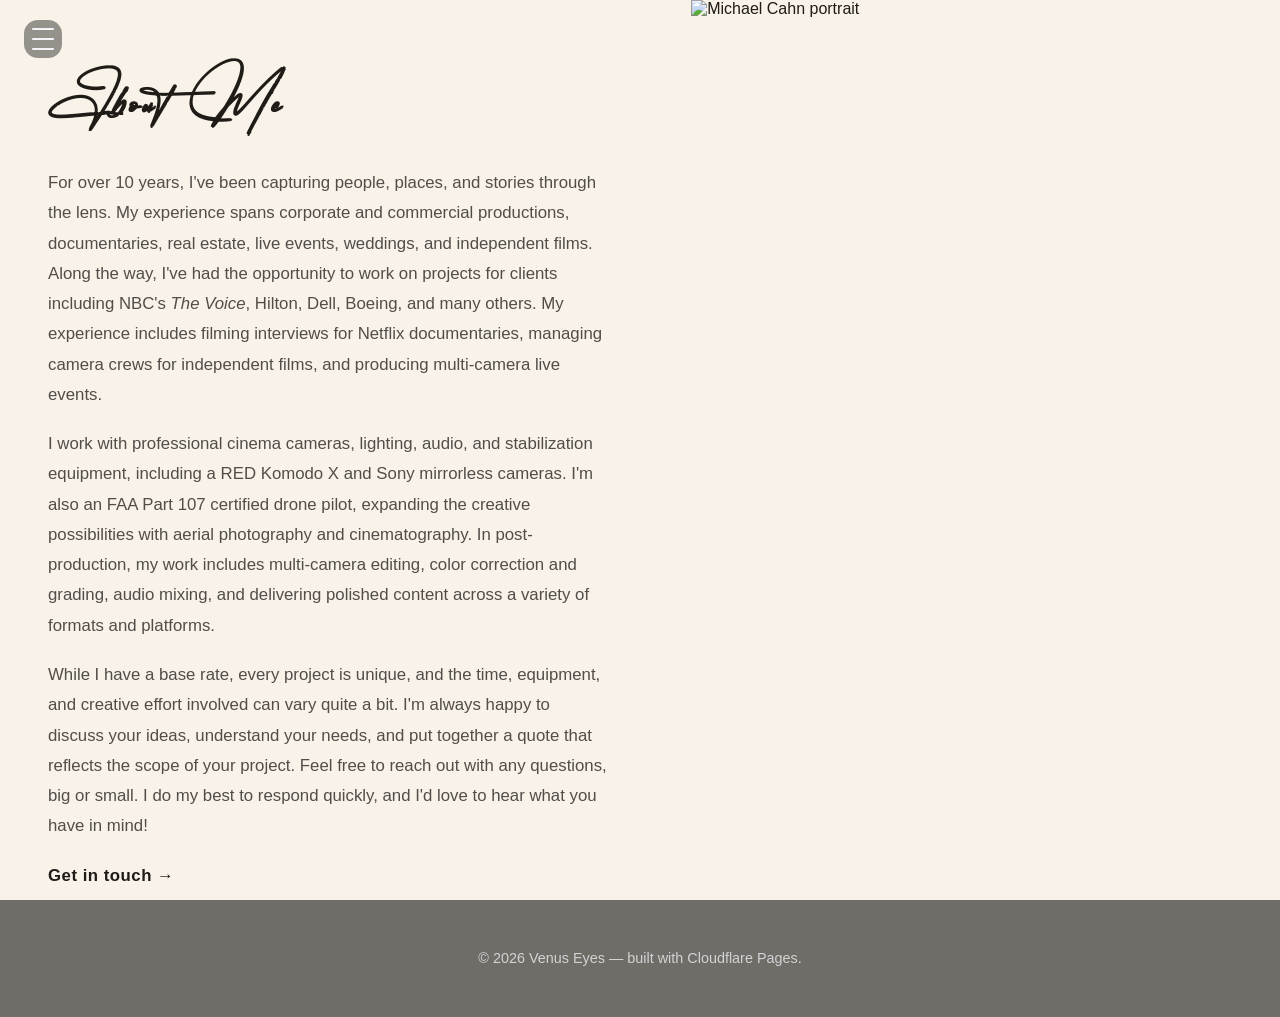
==== commit d37add39: "Add equipement, sample links" ====
--- a/about.html
+++ b/about.html
@@ -23,7 +23,7 @@
     </div>
   </header>
 
-  <main class="content-page">
+  <main class="content-page about-page-main">
     <section class="about-page-layout">
       <div class="about-page-text">
         <h1>About Me</h1>
--- a/styles.css
+++ b/styles.css
@@ -373,12 +373,17 @@
   background: var(--page-bg);
 }
 
+.banner--portfolio,
+.banner--services-contact {
+  min-height: auto;
+}
+
 .portfolio-overlay {
   width: min(94vw, 1380px);
   max-width: none;
-  padding: 4rem 1.5rem 2rem;
-  display: grid;
-  gap: 1.5rem;
+  padding: 2.8rem 1.5rem 1.5rem;
+  display: grid;
+  gap: 1rem;
   text-align: left;
 }
 
@@ -410,13 +415,13 @@
 
 .portfolio-video-grid {
   display: grid;
-  grid-template-columns: repeat(4, minmax(160px, 1fr));
-  gap: 0.8rem;
+  grid-template-columns: repeat(4, minmax(140px, 1fr));
+  gap: 0.7rem;
 }
 
 .portfolio-video-card {
   position: relative;
-  min-height: 200px;
+  min-height: 150px;
   display: flex;
   align-items: end;
   padding: 1rem;
@@ -509,8 +514,13 @@
 
 .services-contact-panel li {
   color: rgba(255, 255, 255, 0.9);
-  font-size: 0.96rem;
-  line-height: 1.6;
+  font-size: 0.88rem;
+  line-height: 1.5;
+}
+
+.services-contact-panel li strong {
+  font-weight: 700;
+  color: rgba(255, 255, 255, 0.98);
 }
 
 .services-contact-panel a {
@@ -800,6 +810,20 @@
   align-items: stretch;
 }
 
+.portfolio-links {
+  display: flex;
+  flex-wrap: wrap;
+  gap: 0.7rem 1rem;
+  margin-top: 1rem;
+  font-size: 0.9rem;
+}
+
+.portfolio-links a {
+  color: rgba(31, 27, 23, 0.8);
+  text-decoration: underline;
+  text-underline-offset: 0.15em;
+}
+
 .gallery-card {
   position: relative;
   display: grid;
@@ -987,6 +1011,10 @@
   overflow: visible;
 }
 
+.about-page-main {
+  overflow: hidden;
+}
+
 .content-panel {
   width: min(92vw, 920px);
   padding: 2rem 2.5rem;
@@ -1024,7 +1052,7 @@
   align-items: stretch;
   gap: 0;
   width: 100%;
-  height: auto;
+  height: 100vh;
   min-height: 100vh;
 }
 
@@ -1034,7 +1062,10 @@
   gap: 1.2rem;
   padding: 3.5rem 3rem 2rem 3rem;
   box-sizing: border-box;
-  align-content: center;
+  align-content: start;
+  overflow-y: auto;
+  max-height: 100vh;
+  scrollbar-width: thin;
 }
 
 .about-page-text h1 {
@@ -1078,6 +1109,8 @@
 
 /* Portrait flush to the right edge with no top/right/bottom margins */
 .about-page-photo {
+  position: sticky;
+  top: 0;
   flex: 0 0 46vw;
   max-width: 46vw;
   min-width: 0;
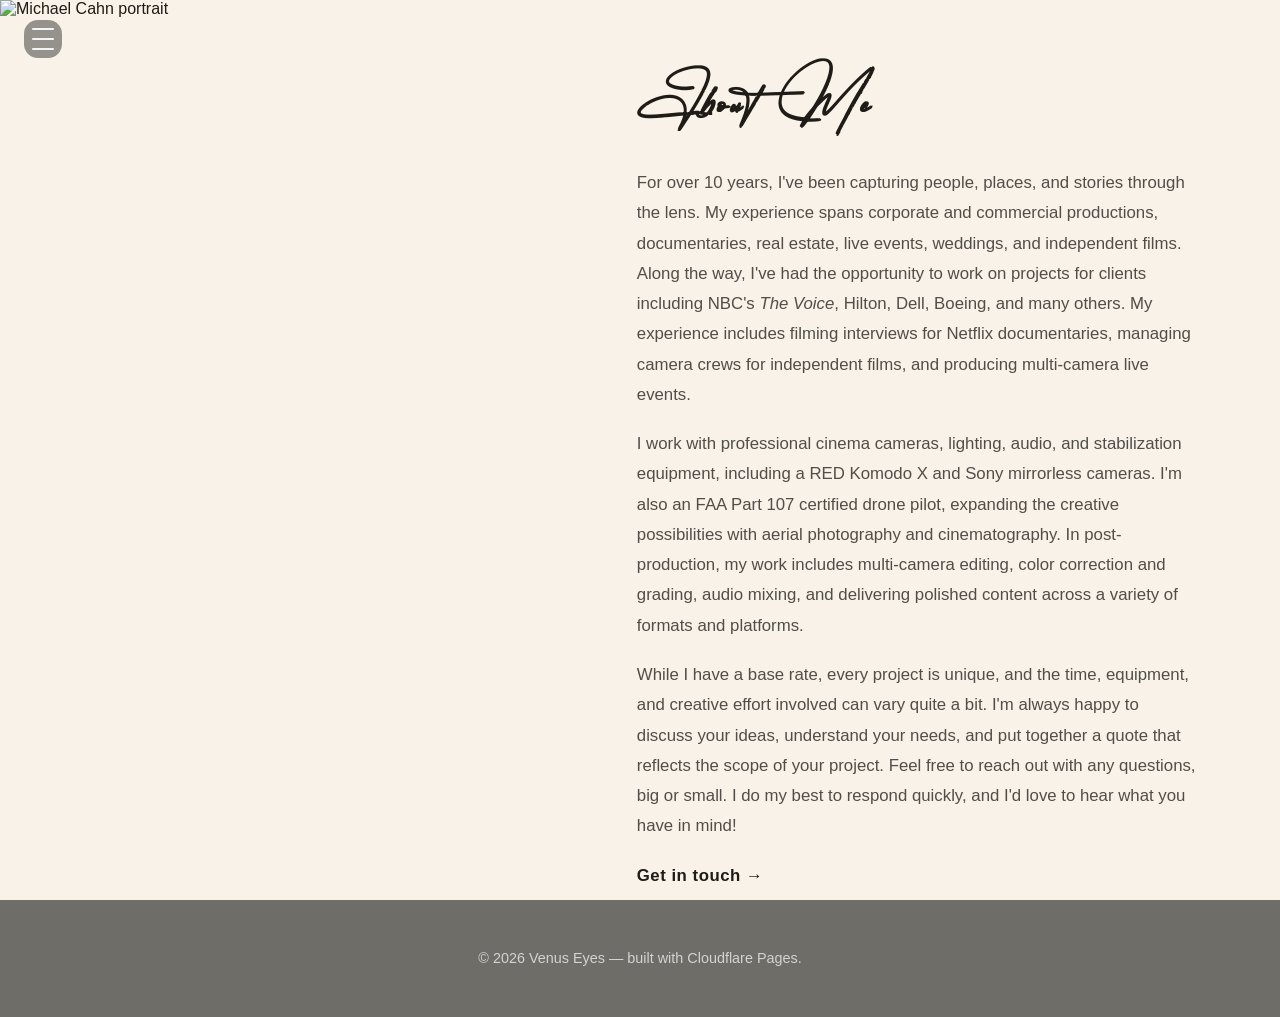
==== commit 6dd4bcf1: "Move About page photo to the left; keep See More Examples link on one line Co-Authored-By: Claude Op" ====
--- a/about.html
+++ b/about.html
@@ -46,7 +46,7 @@
   <script>
     document.getElementById('year').textContent = new Date().getFullYear();
 
-    // Fade profile photo in from the right when it enters the viewport
+    // Fade profile photo in from the left when it enters the viewport
     const photoEl = document.querySelector('.about-page-photo');
     if (photoEl) {
       const obs = new IntersectionObserver(
--- a/styles.css
+++ b/styles.css
@@ -373,9 +373,12 @@
   background: var(--page-bg);
 }
 
+/* Full screen like the hero and About sections; content is centered vertically by
+   .banner (display: grid; place-items: center). min-height (not height) lets the
+   section grow taller than the screen on phones instead of cutting content off. */
 .banner--portfolio,
 .banner--services-contact {
-  min-height: auto;
+  min-height: var(--banner-height);
 }
 
 .portfolio-overlay {
@@ -398,6 +401,8 @@
   margin: 0;
   color: rgba(31, 27, 23, 0.95);
   font-size: clamp(2.8rem, 5vw, 4.5rem);
+  text-align: center;
+  width: 100%;
 }
 
 .portfolio-link {
@@ -406,6 +411,8 @@
   font-weight: 700;
   letter-spacing: 0.03em;
   text-decoration: none;
+  white-space: nowrap; /* keep "See More Examples →" on one line */
+  flex-shrink: 0;
 }
 
 .portfolio-link:hover {
@@ -416,38 +423,51 @@
 .portfolio-video-grid {
   display: grid;
   grid-template-columns: repeat(4, minmax(140px, 1fr));
+  grid-auto-rows: minmax(140px, 1fr);
   gap: 0.7rem;
 }
 
 .portfolio-video-card {
   position: relative;
-  min-height: 150px;
-  display: flex;
-  align-items: end;
-  padding: 1rem;
-  border-radius: 0.75rem;
+  display: block;
+  padding: 0;
+  border-radius: 0;
   overflow: hidden;
   background-size: cover;
   background-position: center;
-  box-shadow: 0 18px 35px rgba(17, 16, 15, 0.12);
+  box-shadow: none;
+  border: 0;
+  width: 100%;
+  height: 100%;
+  min-height: 150px;
 }
 
 .portfolio-video-card::before {
   content: "";
   position: absolute;
   inset: 0;
-  background: linear-gradient(180deg, rgba(10, 10, 10, 0.12), rgba(10, 10, 10, 0.62));
+  background: none;
 }
 
 .portfolio-video-card span {
-  position: relative;
-  z-index: 1;
-  font-family: "Heiti TC", "PingFang TC", "Microsoft JhengHei", "Noto Sans TC", sans-serif;
-  font-size: 0.95rem;
-  font-weight: 700;
-  letter-spacing: 0.04em;
-  text-transform: uppercase;
-  color: rgba(255, 255, 255, 0.96);
+  display: none;
+}
+
+.portfolio-video {
+  display: block;
+  width: 100%;
+  height: 100%;
+  object-fit: cover;
+  border-radius: 0;
+  background: linear-gradient(135deg, #7a685a, #302d2b);
+}
+
+.portfolio-video-card--featured {
+  background: linear-gradient(135deg, #7a685a, #302d2b);
+}
+
+.portfolio-video-card--second {
+  background: linear-gradient(135deg, #6a6e75, #2a3037);
 }
 
 .portfolio-video-card--one { background-image: linear-gradient(135deg, #7a685a, #302d2b); }
@@ -480,6 +500,7 @@
   margin: 0;
   color: rgba(255, 255, 255, 0.96);
   font-size: clamp(2.6rem, 5vw, 4.2rem);
+  text-align: center;
 }
 
 .services-contact-grid {
@@ -937,6 +958,16 @@
   height: 100%;
 }
 
+.about-text h2 {
+  margin: 0;
+  font-size: clamp(2.6rem, 4.3vw, 4.1rem);
+  line-height: 1.05;
+  color: rgba(31, 27, 23, 0.95);
+  text-align: left;
+  font-family: 'French', cursive;
+  letter-spacing: 0.04em;
+}
+
 .about-intro {
   margin: 0;
   font-size: clamp(1.2rem, 1.7vw, 1.8rem);
@@ -1047,8 +1078,11 @@
   color: var(--page-muted);
 }
 
+/* Photo on the left, text on the right (desktop). row-reverse keeps the text first
+   in the HTML, so screen readers and the stacked mobile layout still read text first. */
 .about-page-layout {
   display: flex;
+  flex-direction: row-reverse;
   align-items: stretch;
   gap: 0;
   width: 100%;
@@ -1107,7 +1141,7 @@
   text-decoration: none;
 }
 
-/* Portrait flush to the right edge with no top/right/bottom margins */
+/* Portrait flush to the left edge with no top/left/bottom margins; slides in from the left */
 .about-page-photo {
   position: sticky;
   top: 0;
@@ -1119,7 +1153,7 @@
   border-radius: 0;
   overflow: hidden;
   opacity: 0;
-  transform: translateX(70px);
+  transform: translateX(-70px);
   box-shadow: none;
   transition: opacity 0.9s ease 0.2s, transform 0.9s cubic-bezier(0.25, 0.46, 0.45, 0.94) 0.2s;
   flex-shrink: 0;
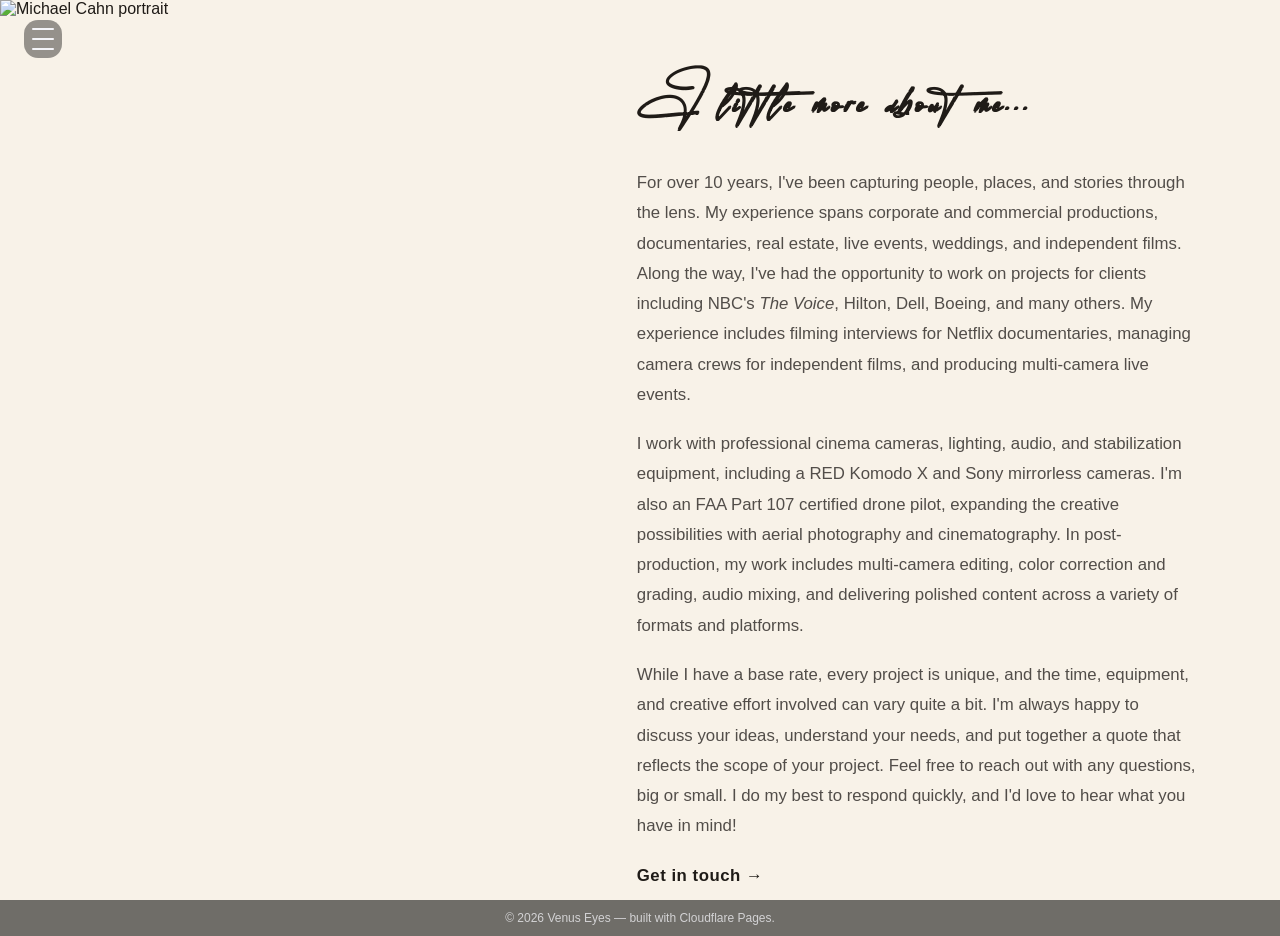
==== commit 7c210d8e: "Merge Pricing and Contact into one box, centre box titles; enlarge Contact title; new About page tit" ====
--- a/about.html
+++ b/about.html
@@ -17,7 +17,7 @@
           <li><a href="index.html#home">Home</a></li>
           <li><a href="about.html">About Me</a></li>
           <li><a href="portfolio.html">Portfolio</a></li>
-          <li><a href="index.html#services-contact">Services &amp; Contact</a></li>
+          <li><a href="contact.html">Contact</a></li>
         </ul>
       </nav>
     </div>
@@ -26,7 +26,7 @@
   <main class="content-page about-page-main">
     <section class="about-page-layout">
       <div class="about-page-text">
-        <h1>About Me</h1>
+        <h1>A little more about me...</h1>
         <p>For over 10 years, I've been capturing people, places, and stories through the lens. My experience spans corporate and commercial productions, documentaries, real estate, live events, weddings, and independent films. Along the way, I've had the opportunity to work on projects for clients including NBC's <em>The Voice</em>, Hilton, Dell, Boeing, and many others. My experience includes filming interviews for Netflix documentaries, managing camera crews for independent films, and producing multi-camera live events.</p>
         <p>I work with professional cinema cameras, lighting, audio, and stabilization equipment, including a RED Komodo X and Sony mirrorless cameras. I'm also an FAA Part 107 certified drone pilot, expanding the creative possibilities with aerial photography and cinematography. In post-production, my work includes multi-camera editing, color correction and grading, audio mixing, and delivering polished content across a variety of formats and platforms.</p>
         <p>While I have a base rate, every project is unique, and the time, equipment, and creative effort involved can vary quite a bit. I'm always happy to discuss your ideas, understand your needs, and put together a quote that reflects the scope of your project. Feel free to reach out with any questions, big or small. I do my best to respond quickly, and I'd love to hear what you have in mind!</p>
--- a/styles.css
+++ b/styles.css
@@ -381,28 +381,58 @@
   min-height: var(--banner-height);
 }
 
+/* Split layout like About: text column on the left, scrolling video rows filling the
+   right. --left = width of the text column; --edge = space around the video block
+   (0 = flush to the section's top, bottom and right edges). */
 .portfolio-overlay {
-  width: min(94vw, 1380px);
+  --left: 33%;
+  --edge: 0px;
+  --gap: 0.7rem;
+  --screen-h: 100vh;
+  width: 100%;
   max-width: none;
-  padding: 2.8rem 1.5rem 1.5rem;
-  display: grid;
-  gap: 1rem;
+  height: var(--screen-h);
+  padding: 0;
+  display: grid;
+  grid-template-columns: var(--left) minmax(0, 1fr);
+  gap: 0;
   text-align: left;
 }
 
-.portfolio-header-row {
-  display: flex;
-  align-items: end;
-  justify-content: space-between;
-  gap: 1rem;
-}
-
-.portfolio-header-row h2 {
-  margin: 0;
-  color: rgba(31, 27, 23, 0.95);
-  font-size: clamp(2.8rem, 5vw, 4.5rem);
-  text-align: center;
-  width: 100%;
+.portfolio-text {
+  display: grid;
+  align-content: center;
+  gap: 0.9rem;
+  padding: 2.8rem 2.2rem 2.8rem 3.2rem;
+  color: var(--dark-text);
+  min-width: 0;
+}
+
+.portfolio-title {
+  margin: 0 0 0.4rem;
+  line-height: 0;
+}
+
+/* Sized to match the "About Me" heading: same font-size formula, and the PNG's
+   lowercase letters are ~0.48 of a font-size tall vs ~0.21 of the image height. */
+.portfolio-title-img {
+  display: block;
+  height: calc(2.1 * clamp(2.6rem, 4.3vw, 4.1rem));
+  width: auto;
+  max-width: 100%;
+}
+
+.portfolio-text p {
+  margin: 0;
+  font-size: clamp(0.82rem, 1.1vw, 1.02rem);
+  color: rgba(31, 27, 23, 0.84);
+  line-height: 1.55;
+  max-width: 460px;
+  font-family: "Heiti TC", "PingFang TC", "Microsoft JhengHei", "Noto Sans TC", sans-serif;
+}
+
+.portfolio-text .portfolio-cta {
+  margin-top: 0.3rem;
 }
 
 .portfolio-link {
@@ -411,8 +441,7 @@
   font-weight: 700;
   letter-spacing: 0.03em;
   text-decoration: none;
-  white-space: nowrap; /* keep "See More Examples →" on one line */
-  flex-shrink: 0;
+  white-space: nowrap; /* keep the "Watch Full Videos →" link on one line */
 }
 
 .portfolio-link:hover {
@@ -420,12 +449,38 @@
   opacity: 0.8;
 }
 
-.portfolio-video-grid {
-  display: grid;
-  grid-template-columns: repeat(4, minmax(140px, 1fr));
-  grid-auto-rows: minmax(140px, 1fr);
-  gap: 0.7rem;
-}
+/* Scrolling rows: three equal rows fill the right column's height. Each clip is as
+   tall as its row and 16:9 wide (the script in index.html sets the width and moves
+   the clips with transforms; a clip leaving on the left wraps round to the right). */
+.portfolio-marquee {
+  display: grid;
+  grid-template-rows: repeat(3, minmax(0, 1fr));
+  gap: var(--gap);
+  margin: var(--edge) var(--edge) var(--edge) 0;
+  min-width: 0;
+  min-height: 0;
+}
+
+.portfolio-row {
+  position: relative;
+  overflow: hidden;
+  min-height: 0;
+}
+
+.portfolio-row .portfolio-video-card {
+  position: absolute;
+  top: 0;
+  left: 0;
+  height: 100%;
+  width: auto;
+  aspect-ratio: 16 / 9;
+  min-height: 0;
+  will-change: transform;
+}
+
+/* Before the script runs (or without JS), lay clips out side by side. */
+.portfolio-marquee:not(.is-ready) .portfolio-row { display: flex; gap: var(--gap); }
+.portfolio-marquee:not(.is-ready) .portfolio-row .portfolio-video-card { position: relative; flex: 0 0 auto; }
 
 .portfolio-video-card {
   position: relative;
@@ -498,15 +553,42 @@
 
 .services-contact-header h2 {
   margin: 0;
-  color: rgba(255, 255, 255, 0.96);
-  font-size: clamp(2.6rem, 5vw, 4.2rem);
-  text-align: center;
-}
-
+  line-height: 0;
+  text-shadow: none;
+}
+
+/* Script title image (white on transparent), centred, with the old heading's soft
+   shadow. Width follows the old heading's font-size (about as wide as the text title
+   was); height is --squash of the image's natural proportions, so the tall script
+   letters are flattened a little. The PNG is 1827 x 650. */
+.services-contact-title-img {
+  --fs: clamp(2.6rem, 5vw, 4.2rem);
+  --squash: 0.8;
+  display: block;
+  margin: 0 auto;
+  width: calc(1.9 * var(--fs) * 1827 / 650);
+  height: calc(1.9 * var(--fs) * var(--squash));
+  max-width: 100%;
+  filter: drop-shadow(0 18px 45px rgba(0, 0, 0, 0.55));
+}
+
+/* Two boxes: Equipment | Pricing & Contact */
 .services-contact-grid {
   display: grid;
-  grid-template-columns: repeat(3, minmax(0, 1fr));
+  grid-template-columns: repeat(2, minmax(0, 1fr));
   gap: 1.2rem;
+}
+
+/* Second list in the Pricing & Contact box: a gap above to separate the contact lines */
+.services-contact-panel .services-contact-details {
+  margin-top: 1.6rem;
+}
+
+/* Email and phone are tappable but look like the other lines (only "Get a quote" is bold) */
+.services-contact-details a[href^="mailto:"],
+.services-contact-details a[href^="tel:"] {
+  font-weight: inherit;
+  color: inherit;
 }
 
 .services-contact-panel {
@@ -518,6 +600,7 @@
 
 .services-contact-panel h3 {
   margin: 0 0 0.9rem;
+  text-align: center;
   font-family: "Heiti TC", "PingFang TC", "Microsoft JhengHei", "Noto Sans TC", sans-serif;
   font-size: 1.1rem;
   color: rgba(255, 255, 255, 0.96);
@@ -550,23 +633,26 @@
 }
 
 @media (max-width: 900px) {
-  .portfolio-video-grid {
-    grid-template-columns: repeat(2, minmax(160px, 1fr));
-  }
-
   .services-contact-grid {
     grid-template-columns: 1fr;
   }
 }
 
 @media (max-width: 600px) {
-  .portfolio-header-row {
-    flex-direction: column;
-    align-items: flex-start;
-  }
-
-  .portfolio-video-grid {
+  /* Phones: stack the text above the video rows. */
+  .portfolio-overlay {
     grid-template-columns: 1fr;
+    grid-template-rows: auto minmax(0, 1fr);
+    --edge: 0px;
+  }
+
+  .portfolio-text {
+    padding: 4.5rem 1.5rem 1.2rem;
+    gap: 0.6rem;
+  }
+
+  .portfolio-marquee {
+    margin: 0 0 1rem;
   }
 }
 
@@ -1309,11 +1395,25 @@
 }
 
 .site-footer {
-  padding: 2.25rem 1.5rem;
+  padding: 0.7rem 1.5rem;
   text-align: center;
   color: var(--muted);
-  font-size: 0.9rem;
+  font-size: 0.75rem;
   background: rgba(0, 0, 0, 0.55);
+}
+
+.site-footer p {
+  margin: 0;
+}
+
+/* Home page: the footer is the last thing in the snap-scrolling area */
+.site-main .site-footer {
+  scroll-snap-align: end;
+}
+
+/* svh = screen height with the phone browser's address bar showing */
+@supports (height: 100svh) {
+  .portfolio-overlay { --screen-h: 100svh; }
 }
 
 @media (prefers-reduced-motion: reduce) {
@@ -1356,3 +1456,193 @@
     font-size: 0.9rem;
   }
 }
+
+/* ====== CONTACT PAGE — contact.html (quote request form) ====== */
+.content-page.contact-page {
+  display: block;
+  padding: 7rem 0 3rem;
+}
+
+.contact-shell {
+  width: min(92vw, 860px);
+  margin: 0 auto;
+}
+
+.contact-header {
+  margin-bottom: 1rem;
+  text-align: center;
+}
+
+.contact-header h1 {
+  margin: 0;
+  font-family: 'French', cursive;
+  font-size: clamp(3.6rem, 6.5vw, 5.6rem);
+  line-height: 1.1;
+  letter-spacing: 0.06em;
+  color: var(--page-text);
+}
+
+.contact-form {
+  display: grid;
+  grid-template-columns: 1fr 1fr;
+  gap: 1.25rem 1.5rem;
+  padding: 2.25rem 2.5rem;
+  border-radius: var(--radius);
+  background: var(--page-panel);
+  border: 1px solid rgba(31, 27, 23, 0.08);
+  box-shadow: 0 18px 45px rgba(25, 21, 17, 0.08);
+}
+
+.form-field {
+  display: grid;
+  gap: 0.45rem;
+  align-content: start;
+}
+
+.form-field--full {
+  grid-column: 1 / -1;
+}
+
+.form-field > label {
+  font-size: 0.72rem;
+  letter-spacing: 0.14em;
+  text-transform: uppercase;
+  color: var(--page-text);
+}
+
+.form-field .req {
+  color: #a4552f;
+}
+
+.form-field .opt {
+  text-transform: none;
+  letter-spacing: 0;
+  color: var(--page-muted);
+}
+
+.contact-form input:not([type="checkbox"]),
+.contact-form select,
+.contact-form textarea {
+  width: 100%;
+  padding: 0.75rem 0.9rem;
+  font: inherit;
+  font-size: 1rem;
+  color: var(--page-text);
+  background: rgba(255, 255, 255, 0.75);
+  border: 1px solid rgba(31, 27, 23, 0.18);
+  border-radius: 10px;
+  transition: border-color 160ms ease, box-shadow 160ms ease;
+}
+
+.contact-form textarea {
+  resize: vertical;
+  min-height: 9rem;
+  line-height: 1.6;
+}
+
+.contact-form select {
+  appearance: none;
+  -webkit-appearance: none;
+  padding-right: 2.4rem;
+  background-image: url("data:image/svg+xml,%3Csvg xmlns='http://www.w3.org/2000/svg' width='12' height='8' viewBox='0 0 12 8'%3E%3Cpath d='M1 1l5 5 5-5' fill='none' stroke='%231f1b17' stroke-width='1.6'/%3E%3C/svg%3E");
+  background-repeat: no-repeat;
+  background-position: right 0.9rem center;
+}
+
+.contact-form input::placeholder,
+.contact-form textarea::placeholder {
+  color: rgba(35, 31, 28, 0.45);
+}
+
+.contact-form input:focus,
+.contact-form select:focus,
+.contact-form textarea:focus {
+  outline: none;
+  border-color: var(--page-text);
+  box-shadow: 0 0 0 3px rgba(31, 27, 23, 0.12);
+}
+
+.form-check {
+  display: flex;
+  align-items: center;
+  gap: 0.5rem;
+  font-size: 0.9rem;
+  color: var(--page-muted);
+  cursor: pointer;
+}
+
+.form-check input {
+  width: 1rem;
+  height: 1rem;
+  accent-color: var(--page-text);
+}
+
+.form-actions {
+  display: flex;
+  align-items: center;
+  justify-content: space-between;
+  gap: 1rem;
+  margin-top: 0.5rem;
+}
+
+.form-note {
+  margin: 0;
+  font-size: 0.85rem;
+  color: var(--page-muted);
+}
+
+.form-submit {
+  padding: 0.85rem 2rem;
+  font: inherit;
+  font-size: 0.95rem;
+  letter-spacing: 0.08em;
+  color: var(--page-bg);
+  background: var(--page-text);
+  border: none;
+  border-radius: 999px;
+  cursor: pointer;
+  transition: opacity 200ms ease;
+}
+
+.form-submit:hover,
+.form-submit:focus-visible {
+  opacity: 0.8;
+}
+
+.form-status {
+  margin: 0;
+  font-size: 0.9rem;
+  color: var(--page-text);
+}
+
+.form-status:empty {
+  display: none;
+}
+
+.contact-back {
+  margin-top: 1.5rem;
+  text-align: center;
+}
+
+.contact-back a {
+  color: var(--page-text);
+  font-weight: 600;
+  letter-spacing: 0.03em;
+}
+
+@media (max-width: 600px) {
+  .content-page.contact-page {
+    padding-top: 5rem;
+  }
+
+  .contact-form {
+    grid-template-columns: 1fr;
+    padding: 1.5rem 1.25rem;
+  }
+
+  .form-actions {
+    flex-direction: column-reverse;
+    align-items: stretch;
+    text-align: center;
+  }
+}
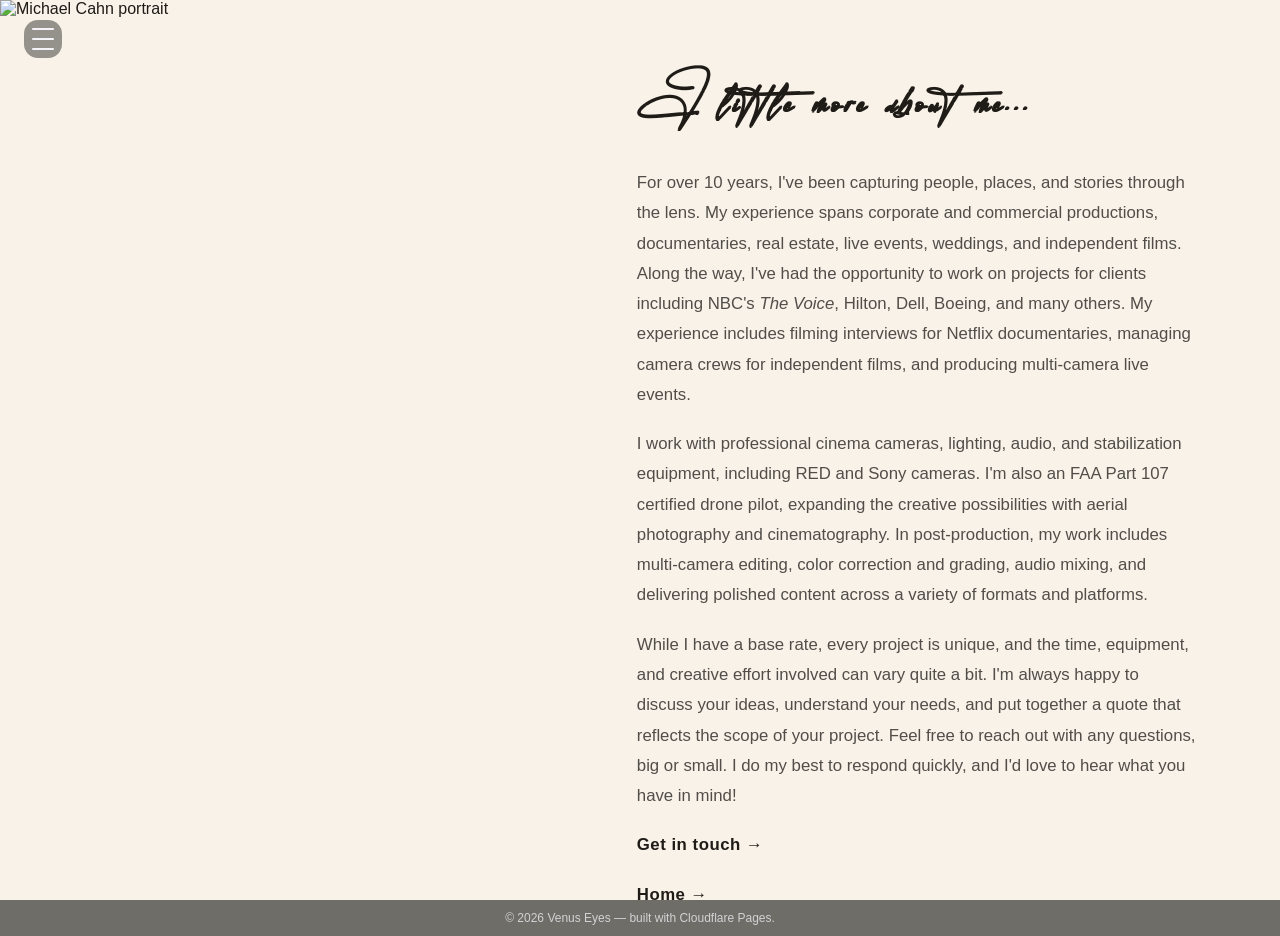
==== commit da481992: "changes" ====
--- a/about.html
+++ b/about.html
@@ -28,9 +28,9 @@
       <div class="about-page-text">
         <h1>A little more about me...</h1>
         <p>For over 10 years, I've been capturing people, places, and stories through the lens. My experience spans corporate and commercial productions, documentaries, real estate, live events, weddings, and independent films. Along the way, I've had the opportunity to work on projects for clients including NBC's <em>The Voice</em>, Hilton, Dell, Boeing, and many others. My experience includes filming interviews for Netflix documentaries, managing camera crews for independent films, and producing multi-camera live events.</p>
-        <p>I work with professional cinema cameras, lighting, audio, and stabilization equipment, including a RED Komodo X and Sony mirrorless cameras. I'm also an FAA Part 107 certified drone pilot, expanding the creative possibilities with aerial photography and cinematography. In post-production, my work includes multi-camera editing, color correction and grading, audio mixing, and delivering polished content across a variety of formats and platforms.</p>
+        <p>I work with professional cinema cameras, lighting, audio, and stabilization equipment, including RED and Sony cameras. I'm also an FAA Part 107 certified drone pilot, expanding the creative possibilities with aerial photography and cinematography. In post-production, my work includes multi-camera editing, color correction and grading, audio mixing, and delivering polished content across a variety of formats and platforms.</p>
         <p>While I have a base rate, every project is unique, and the time, equipment, and creative effort involved can vary quite a bit. I'm always happy to discuss your ideas, understand your needs, and put together a quote that reflects the scope of your project. Feel free to reach out with any questions, big or small. I do my best to respond quickly, and I'd love to hear what you have in mind!</p>
-        <p><a href="index.html#services-contact">Get in touch →</a></p>
+        <p><a href="contact.html">Get in touch →</a></p>
         <p class="home-back-link"><a href="index.html#home">Home →</a></p>
       </div>
       <div class="about-page-photo">
--- a/styles.css
+++ b/styles.css
@@ -858,14 +858,6 @@
   scroll-snap-align: none;
 }
 
-.gallery-eyebrow {
-  margin: 0 0 0.6rem;
-  font-size: 0.7rem;
-  letter-spacing: 0.18em;
-  text-transform: uppercase;
-  color: rgba(31, 27, 23, 0.7);
-}
-
 .gallery-page h1 {
   margin: 0;
   font-family: 'French', cursive;
@@ -874,146 +866,318 @@
   text-align: center;
 }
 
-.gallery-section {
-  min-height: auto;
-  padding: 2.5rem 0 1.5rem;
-  border-top: 1px solid rgba(31, 27, 23, 0.14);
-  display: flex;
-  flex-direction: column;
-  justify-content: center;
-  scroll-snap-align: none;
-  scroll-snap-stop: auto;
-  scroll-margin-top: 0;
-}
-
-.gallery-section__label {
-  display: flex;
-  align-items: baseline;
-  justify-content: center;
-  gap: 0.9rem;
-  margin-bottom: 1rem;
-  text-align: center;
-}
-
-.gallery-section__label span {
-  font-size: 0.8rem;
-  letter-spacing: 0.18em;
-  text-transform: uppercase;
-  color: rgba(31, 27, 23, 0.72);
-}
-
-.gallery-section__label h2 {
-  margin: 0;
-  font-family: 'French', cursive;
-  color: var(--page-text);
-  font-size: clamp(1.65rem, 2vw, 2.2rem);
-  font-weight: 400;
-}
-
-.gallery-showcase {
-  display: grid;
-  grid-template-columns: repeat(3, minmax(0, 1fr));
-  gap: 1rem;
-  align-items: stretch;
-}
-
-.portfolio-links {
+/* Portfolio page title: the same script image as the home Portfolio section.
+   Height uses the home formula (2.1 × font-size) so it matches the old text title's size. */
+.gallery-page h1.gallery-title {
+  line-height: 0;
+}
+
+.gallery-title-img {
+  display: block;
+  height: calc(2.1 * clamp(2.8rem, 5vw, 4.2rem));
+  width: auto;
+  max-width: 100%;
+  margin: 0 auto;
+}
+
+/* ====== PORTFOLIO PAGE — mixed wall (portfolio.html) ======
+   Filter buttons, then one wall (CSS columns) where every piece keeps its own shape.
+   Clicking a tile opens the viewer: YouTube videos play in place, photos open large. */
+.work-filters {
   display: flex;
   flex-wrap: wrap;
-  gap: 0.7rem 1rem;
-  margin-top: 1rem;
-  font-size: 0.9rem;
-}
-
-.portfolio-links a {
-  color: rgba(31, 27, 23, 0.8);
-  text-decoration: underline;
-  text-underline-offset: 0.15em;
-}
-
-.gallery-card {
+  justify-content: center;
+  gap: 0.5rem;
+  margin: 0 auto 2rem;
+}
+
+.work-filter {
+  font: inherit;
+  font-size: 0.85rem;
+  letter-spacing: 0.04em;
+  padding: 0.45rem 1rem;
+  border-radius: 999px;
+  border: 1px solid rgba(31, 27, 23, 0.35);
+  background: transparent;
+  color: var(--page-text);
+  cursor: pointer;
+  transition: background 200ms ease, color 200ms ease, border-color 200ms ease;
+}
+
+.work-filter:hover {
+  border-color: var(--page-text);
+}
+
+.work-filter[aria-pressed="true"] {
+  background: var(--page-text);
+  border-color: var(--page-text);
+  color: #f7efe4;
+}
+
+.work-filter:focus-visible,
+.work-tile:focus-visible,
+.work-viewer button:focus-visible {
+  outline: 2px solid var(--page-text);
+  outline-offset: 3px;
+}
+
+/* Without the script: plain CSS columns. With it (.is-masonry): the script builds
+   .work-col columns and places tiles by rank, so the wall reads across. */
+.work-wall {
+  margin: 0;
+  padding: 0;
+  columns: 3;
+  column-gap: 1rem;
+}
+
+.work-wall.is-masonry {
+  columns: auto;
+  display: flex;
+  align-items: flex-start;
+  gap: 1rem;
+}
+
+.work-col {
+  flex: 1 1 0;
+  min-width: 0;
+}
+
+.work-item {
+  break-inside: avoid;
+  margin: 0 0 1rem;
+}
+
+.work-tile {
   position: relative;
-  display: grid;
-  place-items: center;
-  min-height: 220px;
+  display: block;
+  width: 100%;
+  padding: 0;
+  border: 0;
   border-radius: 0.8rem;
   overflow: hidden;
-  background: linear-gradient(135deg, rgba(21, 20, 19, 0.9), rgba(92, 89, 87, 0.82));
+  background: #2b2522;
   box-shadow: 0 18px 45px rgba(17, 15, 14, 0.12);
+  cursor: pointer;
   transition: transform 280ms ease, box-shadow 280ms ease;
 }
 
-.gallery-card::before {
+.work-tile img {
+  display: block;
+  width: 100%;
+  height: auto;
+}
+
+.work-tile:hover {
+  transform: translateY(-4px);
+  box-shadow: 0 22px 52px rgba(17, 15, 14, 0.18);
+}
+
+/* Play button on video tiles */
+.work-play {
+  position: absolute;
+  left: 50%;
+  top: 50%;
+  width: 3.2rem;
+  height: 3.2rem;
+  transform: translate(-50%, -50%);
+  border-radius: 50%;
+  background: rgba(0, 0, 0, 0.45);
+  border: 1px solid rgba(255, 255, 255, 0.7);
+  transition: background 200ms ease;
+}
+
+.work-play::after {
   content: "";
   position: absolute;
-  inset: 0;
-  background: linear-gradient(180deg, rgba(255,255,255,0.08), rgba(0,0,0,0.14));
-}
-
-.gallery-card span {
-  position: relative;
-  z-index: 1;
-  font-family: 'Indonesian', cursive;
-  font-size: clamp(1rem, 2vw, 1.75rem);
-  letter-spacing: 0.03em;
-  color: rgba(255, 255, 255, 0.94);
+  left: 54%;
+  top: 50%;
+  transform: translate(-50%, -50%);
+  border-left: 0.9rem solid #fff;
+  border-top: 0.55rem solid transparent;
+  border-bottom: 0.55rem solid transparent;
+}
+
+.work-tile:hover .work-play {
+  background: rgba(0, 0, 0, 0.65);
+}
+
+.work-title {
+  position: absolute;
+  left: 0;
+  right: 0;
+  bottom: 0;
+  padding: 2rem 0.9rem 0.7rem;
+  background: linear-gradient(180deg, transparent, rgba(0, 0, 0, 0.65));
+  color: #fff;
+  font-size: 0.9rem;
+  line-height: 1.3;
+  text-align: left;
+}
+
+/* Viewer (pop-up) */
+.work-viewer {
+  width: 100vw;
+  max-width: 100vw;
+  height: 100vh;
+  max-height: 100vh;
+  margin: 0;
+  padding: 0;
+  border: 0;
+  background: transparent;
+  color: #f4f4f8;
+}
+
+.work-viewer::backdrop {
+  background: rgba(8, 7, 6, 0.9);
+}
+
+.work-viewer__frame {
+  height: 100%;
+  display: grid;
+  grid-template-columns: 4rem minmax(0, 1fr) 4rem;
+  grid-template-rows: 1fr auto;
+  align-items: center;
+  justify-items: center;
+  padding: 3.5rem 0 1.5rem;
+}
+
+.work-viewer__stage {
+  grid-column: 2;
+  grid-row: 1;
+  width: 100%;
+  height: 100%;
+  display: grid;
+  place-items: center;
+  min-height: 0;
+}
+
+.work-viewer__stage iframe {
+  width: min(100%, calc((100vh - 9rem) * 16 / 9));
+  aspect-ratio: 16 / 9;
+  border: 0;
+  border-radius: 0.5rem;
+  background: #000;
+}
+
+.work-viewer__stage img {
+  max-width: 100%;
+  max-height: calc(100vh - 9rem);
+  width: auto;
+  height: auto;
+  border-radius: 0.5rem;
+}
+
+.work-viewer__caption {
+  grid-column: 2;
+  grid-row: 2;
+  margin: 0.9rem 0 0;
+  font-size: 0.95rem;
   text-align: center;
-  padding: 0.35rem 0.75rem;
-  text-shadow: 0 8px 24px rgba(0,0,0,0.25);
-}
-
-.gallery-card:hover {
-  transform: translateY(-4px);
-  box-shadow: 0 22px 52px rgba(17, 15, 14, 0.18);
-}
-
-.gallery-card--estate { background: linear-gradient(135deg, rgba(111, 96, 88, 0.8), rgba(36, 31, 29, 0.9)); }
-.gallery-card--estate.alt { background: linear-gradient(135deg, rgba(136, 131, 124, 0.78), rgba(66, 55, 51, 0.9)); }
-.gallery-card--estate.dark { background: linear-gradient(135deg, rgba(74, 60, 56, 0.82), rgba(22, 18, 18, 0.92)); }
-
-.gallery-card--interviews { background: linear-gradient(135deg, rgba(158, 146, 133, 0.8), rgba(34, 32, 31, 0.9)); }
-.gallery-card--interviews.alt { background: linear-gradient(135deg, rgba(119, 109, 102, 0.8), rgba(39, 37, 35, 0.9)); }
-.gallery-card--interviews.dark { background: linear-gradient(135deg, rgba(70, 64, 62, 0.8), rgba(14, 12, 13, 0.92)); }
-
-.gallery-card--weddings { background: linear-gradient(135deg, rgba(187, 156, 136, 0.78), rgba(54, 42, 38, 0.9)); }
-.gallery-card--weddings.alt { background: linear-gradient(135deg, rgba(141, 119, 110, 0.76), rgba(43, 32, 29, 0.92)); }
-.gallery-card--weddings.dark { background: linear-gradient(135deg, rgba(88, 70, 66, 0.8), rgba(25, 18, 18, 0.94)); }
-
-.gallery-card--portfolio { background: linear-gradient(135deg, rgba(176, 155, 128, 0.78), rgba(53, 45, 38, 0.9)); }
-.gallery-card--portfolio.alt { background: linear-gradient(135deg, rgba(132, 108, 91, 0.8), rgba(48, 38, 31, 0.9)); }
-.gallery-card--portfolio.dark { background: linear-gradient(135deg, rgba(87, 68, 58, 0.8), rgba(27, 22, 19, 0.94)); }
-
-.gallery-card--events { background: linear-gradient(135deg, rgba(143, 133, 111, 0.8), rgba(38, 35, 32, 0.9)); }
-.gallery-card--events.alt { background: linear-gradient(135deg, rgba(110, 99, 88, 0.78), rgba(36, 34, 31, 0.9)); }
-.gallery-card--events.dark { background: linear-gradient(135deg, rgba(64, 57, 53, 0.8), rgba(18, 17, 17, 0.94)); }
-
-.gallery-card--tbd { background: linear-gradient(135deg, rgba(160, 151, 144, 0.78), rgba(52, 48, 46, 0.9)); }
-.gallery-card--tbd.alt { background: linear-gradient(135deg, rgba(121, 111, 104, 0.8), rgba(45, 42, 39, 0.9)); }
-.gallery-card--tbd.dark { background: linear-gradient(135deg, rgba(83, 78, 76, 0.8), rgba(25, 23, 22, 0.94)); }
-
-.gallery-card--tbd2 { background: linear-gradient(135deg, rgba(197, 183, 168, 0.78), rgba(58, 49, 42, 0.9)); }
-.gallery-card--tbd2.alt { background: linear-gradient(135deg, rgba(160, 143, 127, 0.8), rgba(62, 51, 44, 0.9)); }
-.gallery-card--tbd2.dark { background: linear-gradient(135deg, rgba(87, 77, 72, 0.8), rgba(27, 23, 21, 0.94)); }
-
-.gallery-card--tbd3 { background: linear-gradient(135deg, rgba(212, 199, 186, 0.78), rgba(58, 49, 43, 0.9)); }
-.gallery-card--tbd3.alt { background: linear-gradient(135deg, rgba(170, 150, 137, 0.8), rgba(63, 49, 44, 0.9)); }
-.gallery-card--tbd3.dark { background: linear-gradient(135deg, rgba(94, 81, 77, 0.8), rgba(30, 24, 22, 0.94)); }
-
-.gallery-card--editing { background: linear-gradient(135deg, rgba(178, 168, 152, 0.8), rgba(46, 43, 40, 0.9)); }
-.gallery-card--editing.alt { background: linear-gradient(135deg, rgba(138, 130, 119, 0.8), rgba(41, 38, 35, 0.9)); }
-.gallery-card--editing.dark { background: linear-gradient(135deg, rgba(77, 70, 66, 0.8), rgba(20, 18, 17, 0.94)); }
-
-@media (max-width: 680px) {
-  .gallery-showcase {
-    grid-template-columns: 1fr;
-  }
-
-  .gallery-section__label {
-    flex-direction: column;
-    align-items: center;
-    gap: 0.3rem;
-  }
-}
+  color: rgba(244, 244, 248, 0.85);
+}
+
+.work-viewer button {
+  font: inherit;
+  color: #fff;
+  background: rgba(255, 255, 255, 0.08);
+  border: 1px solid rgba(255, 255, 255, 0.3);
+  border-radius: 50%;
+  width: 2.8rem;
+  height: 2.8rem;
+  cursor: pointer;
+  font-size: 1.3rem;
+  line-height: 1;
+}
+
+.work-viewer button:hover {
+  background: rgba(255, 255, 255, 0.2);
+}
+
+.work-viewer__prev { grid-column: 1; grid-row: 1; }
+.work-viewer__next { grid-column: 3; grid-row: 1; }
+
+.work-viewer__close {
+  position: absolute;
+  top: 0.9rem;
+  right: 1rem;
+}
+
+@media (max-width: 900px) {
+  .work-wall {
+    columns: 2;
+  }
+}
+
+@media (max-width: 600px) {
+  .work-filters {
+    gap: 0.4rem;
+    margin-bottom: 1.4rem;
+  }
+
+  .work-filter {
+    font-size: 0.78rem;
+    padding: 0.4rem 0.8rem;
+  }
+
+  .work-wall {
+    column-gap: 0.6rem;
+  }
+
+  .work-wall.is-masonry {
+    gap: 0.6rem;
+  }
+
+  .work-item {
+    margin-bottom: 0.6rem;
+  }
+
+  .work-tile {
+    border-radius: 0.6rem;
+  }
+
+  .work-play {
+    width: 2.4rem;
+    height: 2.4rem;
+  }
+
+  .work-play::after {
+    border-left-width: 0.7rem;
+    border-top-width: 0.42rem;
+    border-bottom-width: 0.42rem;
+  }
+
+  .work-title {
+    font-size: 0.75rem;
+    padding: 1.4rem 0.6rem 0.5rem;
+  }
+
+  /* Phones: arrows sit under the picture, beside the caption */
+  .work-viewer__frame {
+    grid-template-columns: 3.2rem minmax(0, 1fr) 3.2rem;
+    padding: 3.5rem 0.5rem 1.2rem;
+  }
+
+  .work-viewer__stage {
+    grid-column: 1 / -1;
+  }
+
+  .work-viewer__stage iframe {
+    width: 100%;
+  }
+
+  .work-viewer__prev,
+  .work-viewer__next {
+    grid-row: 2;
+    margin-top: 0.9rem;
+  }
+}
+
+@media (prefers-reduced-motion: reduce) {
+  .work-tile:hover {
+    transform: none;
+  }
+}
+
 
 /* ====== ABOUT SECTION — split layout (index.html scroll section) ====== */
 .banner--about {
@@ -1034,12 +1198,14 @@
   background: var(--page-bg);
 }
 
+/* Text block is centred (left-aligned lines) in the space left of the photo */
 .about-text {
   flex: 1 1 48%;
   display: grid;
   align-content: center;
+  justify-content: center;
   gap: 0.7rem;
-  padding: 2.8rem 2.2rem 2.8rem 3.2rem;
+  padding: 2.8rem 2.7rem;
   color: var(--dark-text);
   height: 100%;
 }
@@ -1067,7 +1233,7 @@
   font-size: clamp(0.82rem, 1.1vw, 1.02rem);
   color: rgba(31, 27, 23, 0.84);
   line-height: 1.55;
-  max-width: 520px;
+  max-width: 460px;
   font-family: "Heiti TC", "PingFang TC", "Microsoft JhengHei", "Noto Sans TC", sans-serif;
 }
 
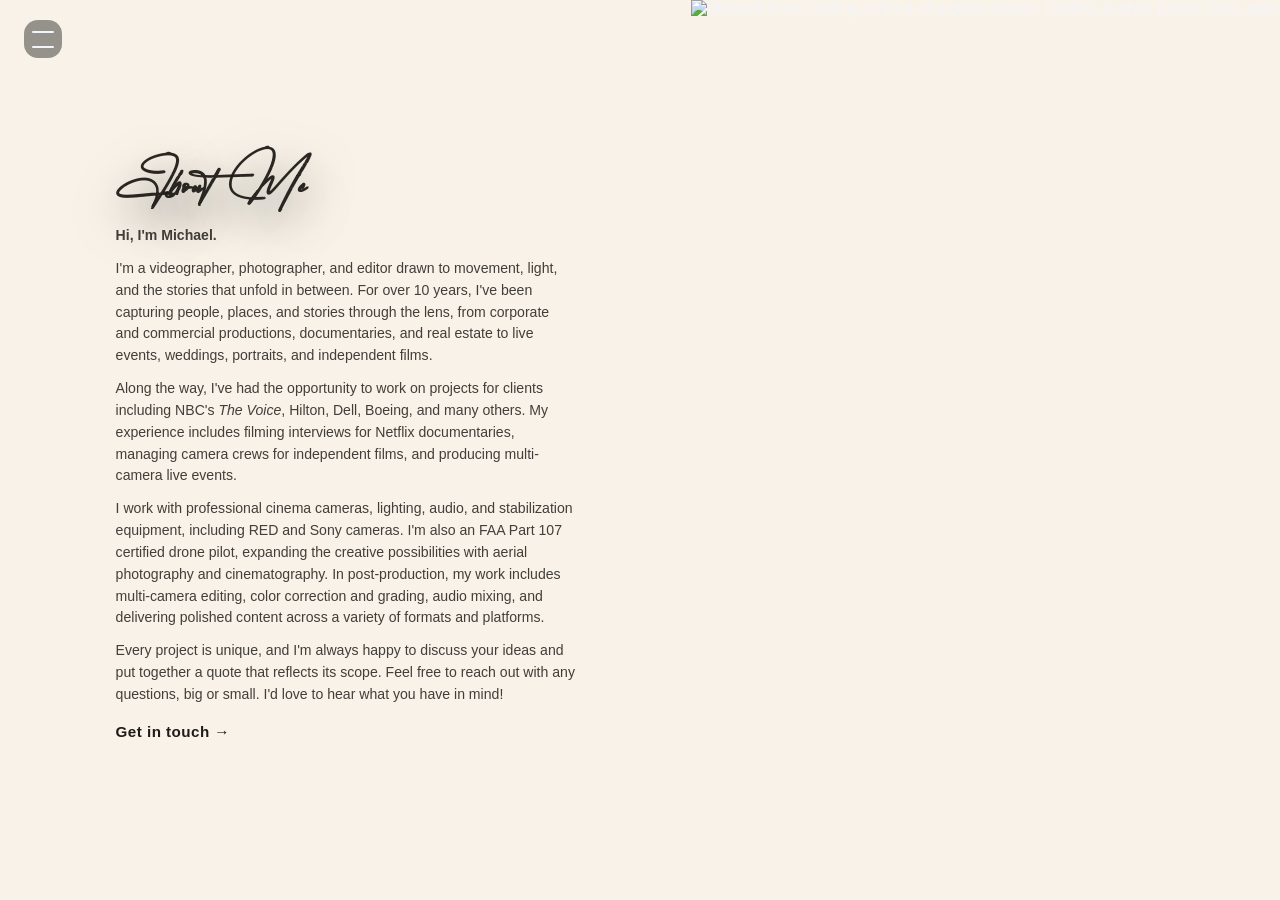
==== commit 56e6506f: "Merge About page into the home About section; redirect about.html Co-Authored-By: Claude Opus 5.5 <n" ====
--- a/about.html
+++ b/about.html
@@ -3,58 +3,20 @@
 <head>
   <meta charset="UTF-8" />
   <meta name="viewport" content="width=device-width, initial-scale=1.0" />
-  <title>About Me — Venus Eyes</title>
+  <title>About Me — Rainy Day Reels</title>
+  <meta http-equiv="refresh" content="0; url=index.html#about" />
   <link rel="stylesheet" href="styles.css" />
 </head>
 <body>
-  <header class="site-header">
-    <div class="header-inner">
-      <button class="menu-btn" aria-label="Open menu" type="button">
-        <span></span><span></span><span></span>
-      </button>
-      <nav class="menu" aria-label="Main navigation">
-        <ul>
-          <li><a href="index.html#home">Home</a></li>
-          <li><a href="about.html">About Me</a></li>
-          <li><a href="portfolio.html">Portfolio</a></li>
-          <li><a href="contact.html">Contact</a></li>
-        </ul>
-      </nav>
-    </div>
-  </header>
-
-  <main class="content-page about-page-main">
-    <section class="about-page-layout">
-      <div class="about-page-text">
-        <h1>A little more about me...</h1>
-        <p>For over 10 years, I've been capturing people, places, and stories through the lens. My experience spans corporate and commercial productions, documentaries, real estate, live events, weddings, and independent films. Along the way, I've had the opportunity to work on projects for clients including NBC's <em>The Voice</em>, Hilton, Dell, Boeing, and many others. My experience includes filming interviews for Netflix documentaries, managing camera crews for independent films, and producing multi-camera live events.</p>
-        <p>I work with professional cinema cameras, lighting, audio, and stabilization equipment, including RED and Sony cameras. I'm also an FAA Part 107 certified drone pilot, expanding the creative possibilities with aerial photography and cinematography. In post-production, my work includes multi-camera editing, color correction and grading, audio mixing, and delivering polished content across a variety of formats and platforms.</p>
-        <p>While I have a base rate, every project is unique, and the time, equipment, and creative effort involved can vary quite a bit. I'm always happy to discuss your ideas, understand your needs, and put together a quote that reflects the scope of your project. Feel free to reach out with any questions, big or small. I do my best to respond quickly, and I'd love to hear what you have in mind!</p>
-        <p><a href="contact.html">Get in touch →</a></p>
-        <p class="home-back-link"><a href="index.html#home">Home →</a></p>
-      </div>
-      <div class="about-page-photo">
-        <img src="https://pub-b90a8e956c8f4cb28ee9d0205af29830.r2.dev/Michael_portrait_2.jpg" alt="Michael Cahn portrait" />
-      </div>
+  <main class="content-page">
+    <section class="content-panel">
+      <h1>About Me</h1>
+      <p>Redirecting to the About section on the home page...</p>
+      <p><a href="index.html#about">Click here if you are not redirected automatically.</a></p>
     </section>
   </main>
-
-  <footer class="site-footer">
-    <p>© <span id="year"></span> Venus Eyes — built with Cloudflare Pages.</p>
-  </footer>
-
   <script>
-    document.getElementById('year').textContent = new Date().getFullYear();
-
-    // Fade profile photo in from the left when it enters the viewport
-    const photoEl = document.querySelector('.about-page-photo');
-    if (photoEl) {
-      const obs = new IntersectionObserver(
-        ([entry]) => { if (entry.isIntersecting) { photoEl.classList.add('is-visible'); obs.disconnect(); } },
-        { threshold: 0.15 }
-      );
-      obs.observe(photoEl);
-    }
+    window.location.replace('index.html#about');
   </script>
 </body>
 </html>
--- a/styles.css
+++ b/styles.css
@@ -1282,7 +1282,7 @@
   display: block;
 }
 
-/* ====== ABOUT PAGE — standalone about.html ====== */
+/* ====== INNER PAGES (portfolio, contact, redirects) ====== */
 .content-page {
   min-height: 100vh;
   padding: 0;
@@ -1294,10 +1294,6 @@
   overflow: visible;
 }
 
-.about-page-main {
-  overflow: hidden;
-}
-
 .content-panel {
   width: min(92vw, 920px);
   padding: 2rem 2.5rem;
@@ -1309,119 +1305,23 @@
 }
 
 .content-panel h1,
-.about-page-text h1,
 .content-panel p,
-.content-panel li,
-.about-page-text p,
-.about-page-text .about-draft-note,
-.about-page-text a {
+.content-panel li {
   font-family: "Heiti TC", "PingFang TC", "Microsoft JhengHei", "Noto Sans TC", sans-serif;
 }
 
-.content-panel h1,
-.about-page-text h1 {
+.content-panel h1 {
   color: var(--page-text);
 }
 
 .content-panel p,
-.content-panel li,
-.about-page-text p,
-.about-page-text .about-draft-note {
+.content-panel li {
   color: var(--page-muted);
 }
 
-/* Photo on the left, text on the right (desktop). row-reverse keeps the text first
-   in the HTML, so screen readers and the stacked mobile layout still read text first. */
-.about-page-layout {
-  display: flex;
-  flex-direction: row-reverse;
-  align-items: stretch;
-  gap: 0;
-  width: 100%;
-  height: 100vh;
-  min-height: 100vh;
-}
-
-.about-page-text {
-  flex: 1 1 48%;
-  display: grid;
-  gap: 1.2rem;
-  padding: 3.5rem 3rem 2rem 3rem;
-  box-sizing: border-box;
-  align-content: start;
-  overflow-y: auto;
-  max-height: 100vh;
-  scrollbar-width: thin;
-}
-
-.about-page-text h1 {
-  margin: 0;
-  font-family: 'French', cursive;
-  font-size: clamp(2.8rem, 5vw, 4.2rem);
-  letter-spacing: 0.06em;
-}
-
-.about-page-text p {
-  margin: 0;
-  font-size: 1.05rem;
-  color: var(--page-muted);
-  line-height: 1.8;
-  max-width: 560px;
-}
-
-.about-page-text .about-draft-note {
-  padding: 0.7rem 0.85rem;
-  border-left: 3px solid var(--accent);
-  background: rgba(59, 130, 246, 0.08);
-  color: var(--page-text);
-  font-size: 0.9rem;
-}
-
-.about-page-text a {
-  color: var(--page-text);
-  font-weight: 600;
-  letter-spacing: 0.03em;
-  transition: opacity 200ms ease;
-}
-
+/* "Home →" link (contact page) */
 .home-back-link {
   margin-top: 0.5rem;
-}
-
-.about-page-text a:hover {
-  opacity: 0.7;
-  text-decoration: none;
-}
-
-/* Portrait flush to the left edge with no top/left/bottom margins; slides in from the left */
-.about-page-photo {
-  position: sticky;
-  top: 0;
-  flex: 0 0 46vw;
-  max-width: 46vw;
-  min-width: 0;
-  height: 100vh;
-  margin: 0;
-  border-radius: 0;
-  overflow: hidden;
-  opacity: 0;
-  transform: translateX(-70px);
-  box-shadow: none;
-  transition: opacity 0.9s ease 0.2s, transform 0.9s cubic-bezier(0.25, 0.46, 0.45, 0.94) 0.2s;
-  flex-shrink: 0;
-}
-
-.about-page-photo.is-visible {
-  opacity: 1;
-  transform: translateX(0);
-}
-
-.about-page-photo img {
-  width: 100%;
-  height: 100%;
-  object-fit: cover;
-  object-position: center center;
-  display: block;
 }
 
 .site-footer {
@@ -1429,25 +1329,30 @@
   color: var(--page-text);
 }
 
+/* Phones: the section grows with its text (no fixed screen height), and the photo
+   sits below the text at full width in its natural landscape shape. */
 @media (max-width: 680px) {
   .banner--about .banner__overlay.about-split {
     flex-direction: column;
-    padding: 5rem 1.5rem;
+    height: auto;
+    min-height: 100vh;
+    padding: 5rem 1.5rem 2.5rem;
+    gap: 2rem;
+  }
+
+  .about-text {
+    height: auto;
+    padding: 0;
+    justify-content: start;
   }
 
   .about-photo-wrap {
-    width: 60vw;
-    align-self: center;
-    min-height: 240px;
-  }
-
-  .about-page-layout {
-    flex-direction: column;
-  }
-
-  .about-page-photo {
-    width: 60vw;
-    align-self: center;
+    flex: none;
+    width: 100%;
+    max-width: 100%;
+    height: auto;
+    aspect-ratio: 4 / 3;
+    align-self: stretch;
   }
 }
 
